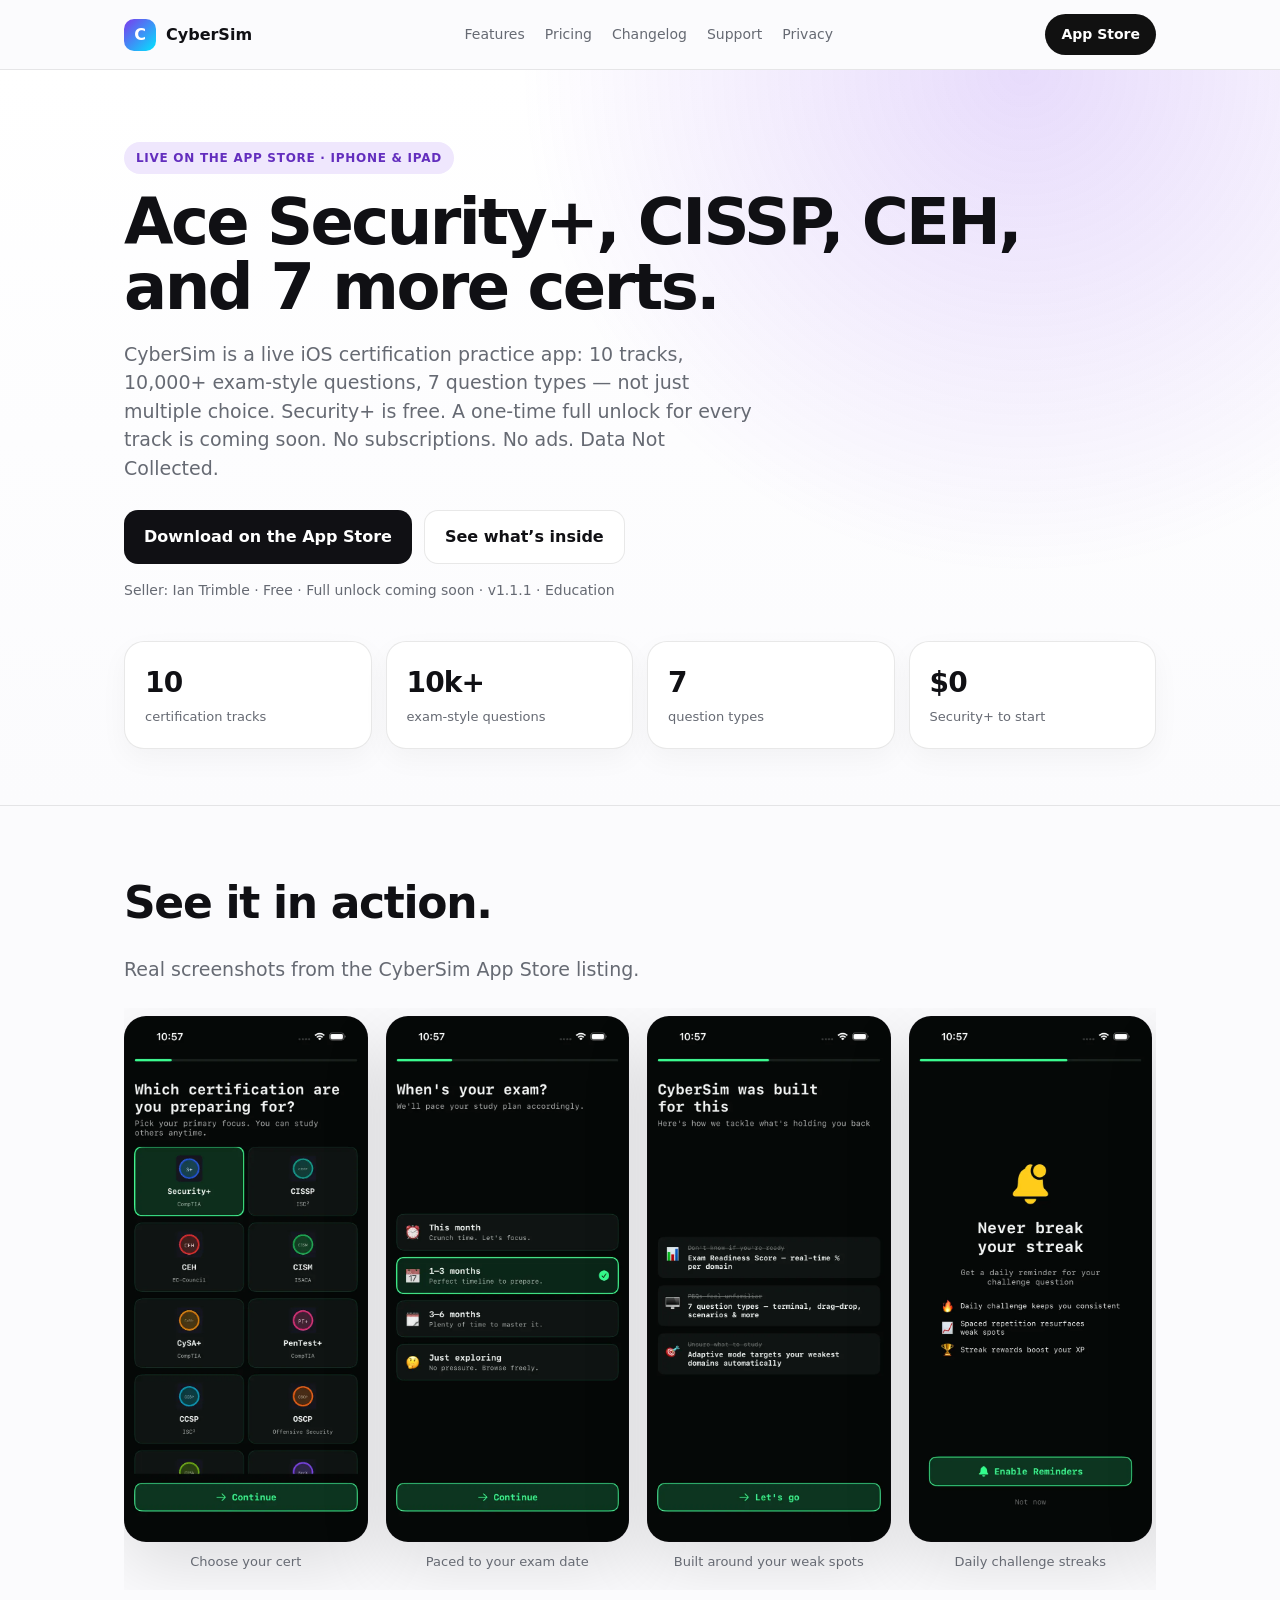
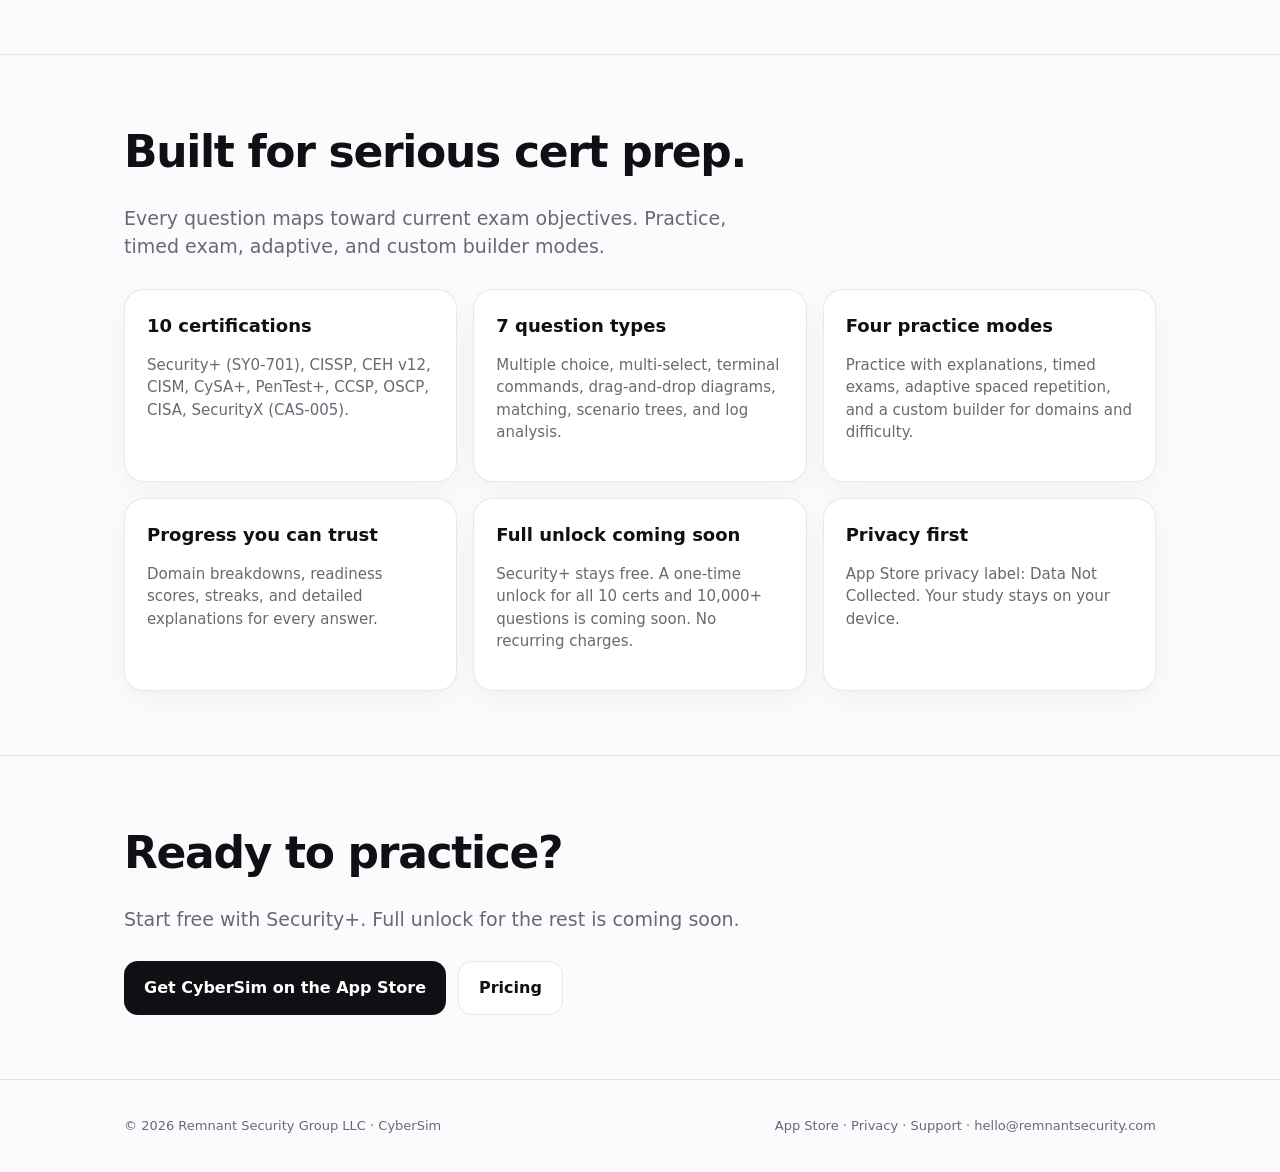
==== index.html @ ac71d5b6 "Add real App Store screenshots section and og/twitter image" ====
<!doctype html>
<html lang="en">
<head>
<meta charset="utf-8">
<meta name="viewport" content="width=device-width, initial-scale=1">
<title>CyberSim — Cert exam practice for iOS</title>
<meta name="description" content="Ace Security+, CISSP, CEH, and more. 10 certs, 10,000+ questions, 7 question types. Security+ free. Full unlock coming soon.">
<link rel="canonical" href="https://cybersim.remnantsecurity.com/">
<link rel="icon" type="image/svg+xml" href="/favicon.svg">
<meta property="og:title" content="CyberSim — Cert exam practice for iOS">
<meta property="og:description" content="Ace Security+, CISSP, CEH, and more. 10 certs, 10,000+ questions, 7 question types. Security+ free. Full unlock coming soon.">
<meta property="og:type" content="website">
<meta property="og:image" content="https://cybersim.remnantsecurity.com/screenshots/iphone-10_demo.webp">
<meta name="twitter:card" content="summary_large_image">
<meta name="twitter:image" content="https://cybersim.remnantsecurity.com/screenshots/iphone-10_demo.webp">
<meta property="og:url" content="https://cybersim.remnantsecurity.com/">
<meta name="theme-color" content="#7C3AED">
<style>
:root{--accent:#7C3AED;--accent2:#00e5ff;--ink:#101014;--muted:#666a73;--bg:#fbfbfd;--card:#fff;--line:rgba(0,0,0,.09);--shadow:0 24px 70px rgba(0,0,0,.12)}
*{box-sizing:border-box}html{scroll-behavior:smooth}body{margin:0;background:var(--bg);color:var(--ink);font-family:-apple-system,BlinkMacSystemFont,"SF Pro Display","Inter",system-ui,sans-serif;line-height:1.5;-webkit-font-smoothing:antialiased}
a{color:inherit;text-decoration:none}.nav{position:sticky;top:0;z-index:50;background:rgba(251,251,253,.86);backdrop-filter:saturate(180%) blur(22px);border-bottom:1px solid var(--line)}
.navin{max-width:1080px;margin:auto;padding:14px 24px;display:flex;align-items:center;justify-content:space-between;gap:16px}
.brand{display:flex;align-items:center;gap:10px;font-weight:800}.mark{width:32px;height:32px;border-radius:10px;background:linear-gradient(135deg,var(--accent),var(--accent2));display:grid;place-items:center;color:#fff;font-weight:900}
.links{display:flex;gap:20px;color:var(--muted);font-size:14px;flex-wrap:wrap}.pill{padding:10px 16px;border-radius:999px;background:#111;color:#fff;font-weight:700;font-size:14px}
.wrap{max-width:1080px;margin:auto;padding:0 24px}.hero{padding:72px 0 56px;background:radial-gradient(circle at 80% 0%,color-mix(in srgb,var(--accent) 18%,transparent),transparent 40%),linear-gradient(180deg,#fff,var(--bg))}
.eyebrow{display:inline-flex;padding:7px 12px;border-radius:999px;background:color-mix(in srgb,var(--accent) 12%,white);color:color-mix(in srgb,var(--accent) 80%,black);font-size:12px;font-weight:800;letter-spacing:.06em;text-transform:uppercase}
h1{font-size:clamp(36px,6vw,64px);line-height:1.02;letter-spacing:-.04em;margin:16px 0}.lead{font-size:19px;color:var(--muted);max-width:640px}
.cta{display:flex;gap:12px;flex-wrap:wrap;margin-top:28px}.btn{display:inline-flex;align-items:center;justify-content:center;padding:14px 20px;border-radius:14px;font-weight:800}
.primary{background:var(--ink);color:#fff}.secondary{background:#fff;border:1px solid var(--line)}.meta{margin-top:16px;color:var(--muted);font-size:14px}
.proof{display:grid;grid-template-columns:repeat(4,1fr);gap:14px;margin:40px 0 0}.proofItem{background:var(--card);border:1px solid var(--line);border-radius:20px;padding:20px;box-shadow:0 10px 28px rgba(0,0,0,.04)}
.proofItem strong{display:block;font-size:28px;letter-spacing:-.03em}.proofItem span{color:var(--muted);font-size:13px}
.section{padding:64px 0;border-top:1px solid var(--line)}.section h2{font-size:clamp(28px,4vw,44px);letter-spacing:-.03em;margin:0 0 12px}
.grid{display:grid;grid-template-columns:repeat(3,1fr);gap:16px;margin-top:28px}.card{background:var(--card);border:1px solid var(--line);border-radius:20px;padding:22px;box-shadow:0 10px 28px rgba(0,0,0,.04)}
.card h3{margin:0 0 8px;font-size:18px}.card p,.card li{color:var(--muted);font-size:15px}.footer{padding:36px 0;color:var(--muted);font-size:13px;border-top:1px solid var(--line)}
.footerin{display:flex;justify-content:space-between;gap:16px;flex-wrap:wrap}.shot{margin-top:28px;border-radius:24px;overflow:hidden;border:1px solid var(--line);box-shadow:var(--shadow)}
.shot img{width:100%;display:block}.content{max-width:760px}.content p,.content li{color:var(--muted);font-size:17px}
@media(max-width:900px){.proof,.grid{grid-template-columns:1fr 1fr}.links{display:none}}
@media(max-width:600px){.proof,.grid{grid-template-columns:1fr}}
.shots{display:grid;grid-auto-flow:column;grid-auto-columns:calc((100% - 54px)/4);gap:18px;overflow-x:auto;scroll-snap-type:x mandatory;padding:8px 2px 18px;margin-top:24px}.shots figure{margin:0;scroll-snap-align:start}.shots img{width:100%;height:auto;aspect-ratio:690/1493;border-radius:22px;border:1px solid var(--line);box-shadow:var(--shadow);display:block;background:#0b0b0d}.shots figcaption{font-size:13px;color:var(--muted);margin-top:10px;text-align:center}@media(max-width:700px){.shots{grid-auto-columns:68%}}
</style>
</head>
<body>
<nav class="nav"><div class="navin">
  <a class="brand" href="/"><span class="mark">C</span>CyberSim</a>
  <div class="links">
    <a href="/features.html">Features</a>
    <a href="/pricing.html">Pricing</a>
    <a href="/changelog.html">Changelog</a>
    <a href="/support.html">Support</a>
    <a href="/privacy.html">Privacy</a>
  </div>
  <a class="pill" href="https://apps.apple.com/us/app/cybersim-cert-exam-practice/id6762009652?ct=EXP-20260908-CYBERSIM-SITE-01">App Store</a>
</div></nav>

<header class="hero"><div class="wrap">
  <span class="eyebrow">Live on the App Store · iPhone &amp; iPad</span>
  <h1>Ace Security+, CISSP, CEH, and 7 more certs.</h1>
  <p class="lead">CyberSim is a live iOS certification practice app: 10 tracks, 10,000+ exam-style questions, 7 question types — not just multiple choice. Security+ is free. A one-time full unlock for every track is coming soon. No subscriptions. No ads. Data Not Collected.</p>
  <div class="cta">
    <a class="btn primary" href="https://apps.apple.com/us/app/cybersim-cert-exam-practice/id6762009652?ct=EXP-20260908-CYBERSIM-SITE-01">Download on the App Store</a>
    <a class="btn secondary" href="/features.html">See what’s inside</a>
  </div>
  <p class="meta">Seller: Ian Trimble · Free · Full unlock coming soon · v1.1.1 · Education</p>
  <div class="proof">
    <div class="proofItem"><strong>10</strong><span>certification tracks</span></div>
    <div class="proofItem"><strong>10k+</strong><span>exam-style questions</span></div>
    <div class="proofItem"><strong>7</strong><span>question types</span></div>
    <div class="proofItem"><strong>$0</strong><span>Security+ to start</span></div>
  </div>
</div></header>
<section class="section" id="screenshots"><div class="wrap">
  <h2>See it in action.</h2>
  <p class="lead">Real screenshots from the CyberSim App Store listing.</p>
  <div class="shots">
    <figure><img src="/screenshots/iphone-02_certs.webp" width="690" height="1493" loading="lazy" decoding="async" alt="CyberSim onboarding screen asking which certification you are preparing for, with tiles for Security+, CISSP, CEH, CISM, CySA+, PenTest+, CCSP and OSCP"><figcaption>Choose your cert</figcaption></figure>
    <figure><img src="/screenshots/iphone-03_timeline.webp" width="690" height="1493" loading="lazy" decoding="async" alt="Screen asking when your exam is, with options This month, 1–3 months, 3–6 months and Just exploring"><figcaption>Paced to your exam date</figcaption></figure>
    <figure><img src="/screenshots/iphone-06_solution.webp" width="690" height="1493" loading="lazy" decoding="async" alt="Screen titled CyberSim was built for this, listing Exam Readiness Score, 7 question types and Adaptive mode"><figcaption>Built around your weak spots</figcaption></figure>
    <figure><img src="/screenshots/iphone-08_notifs.webp" width="690" height="1493" loading="lazy" decoding="async" alt="Never break your streak screen offering daily challenge reminders, spaced repetition and streak rewards"><figcaption>Daily challenge streaks</figcaption></figure>
    <figure><img src="/screenshots/iphone-10_demo.webp" width="690" height="1493" loading="lazy" decoding="async" alt="Security+ quick assessment question about the security control that keeps data accessible only to authorized users, with four answer choices"><figcaption>Real exam-style questions</figcaption></figure>
  </div>
</div></section>
<section class="section"><div class="wrap">
  <h2>Built for serious cert prep.</h2>
  <p class="lead">Every question maps toward current exam objectives. Practice, timed exam, adaptive, and custom builder modes.</p>
  <div class="grid">
    <article class="card"><h3>10 certifications</h3><p>Security+ (SY0-701), CISSP, CEH v12, CISM, CySA+, PenTest+, CCSP, OSCP, CISA, SecurityX (CAS-005).</p></article>
    <article class="card"><h3>7 question types</h3><p>Multiple choice, multi-select, terminal commands, drag-and-drop diagrams, matching, scenario trees, and log analysis.</p></article>
    <article class="card"><h3>Four practice modes</h3><p>Practice with explanations, timed exams, adaptive spaced repetition, and a custom builder for domains and difficulty.</p></article>
    <article class="card"><h3>Progress you can trust</h3><p>Domain breakdowns, readiness scores, streaks, and detailed explanations for every answer.</p></article>
    <article class="card"><h3>Full unlock coming soon</h3><p>Security+ stays free. A one-time unlock for all 10 certs and 10,000+ questions is coming soon. No recurring charges.</p></article>
    <article class="card"><h3>Privacy first</h3><p>App Store privacy label: Data Not Collected. Your study stays on your device.</p></article>
  </div>
</div></section>
<section class="section"><div class="wrap">
  <h2>Ready to practice?</h2>
  <p class="lead">Start free with Security+. Full unlock for the rest is coming soon.</p>
  <div class="cta">
    <a class="btn primary" href="https://apps.apple.com/us/app/cybersim-cert-exam-practice/id6762009652?ct=EXP-20260908-CYBERSIM-SITE-01">Get CyberSim on the App Store</a>
    <a class="btn secondary" href="/pricing.html">Pricing</a>
  </div>
</div></section>

<footer class="footer"><div class="wrap footerin">
  <div>© 2026 Remnant Security Group LLC · CyberSim</div>
  <div><a href="https://apps.apple.com/us/app/cybersim-cert-exam-practice/id6762009652?ct=EXP-20260908-CYBERSIM-SITE-01">App Store</a> · <a href="/privacy.html">Privacy</a> · <a href="/support.html">Support</a> · <a href="mailto:hello@remnantsecurity.com">hello@remnantsecurity.com</a></div>
</div></footer>
<script src="/posthog.js"></script>
</body></html>
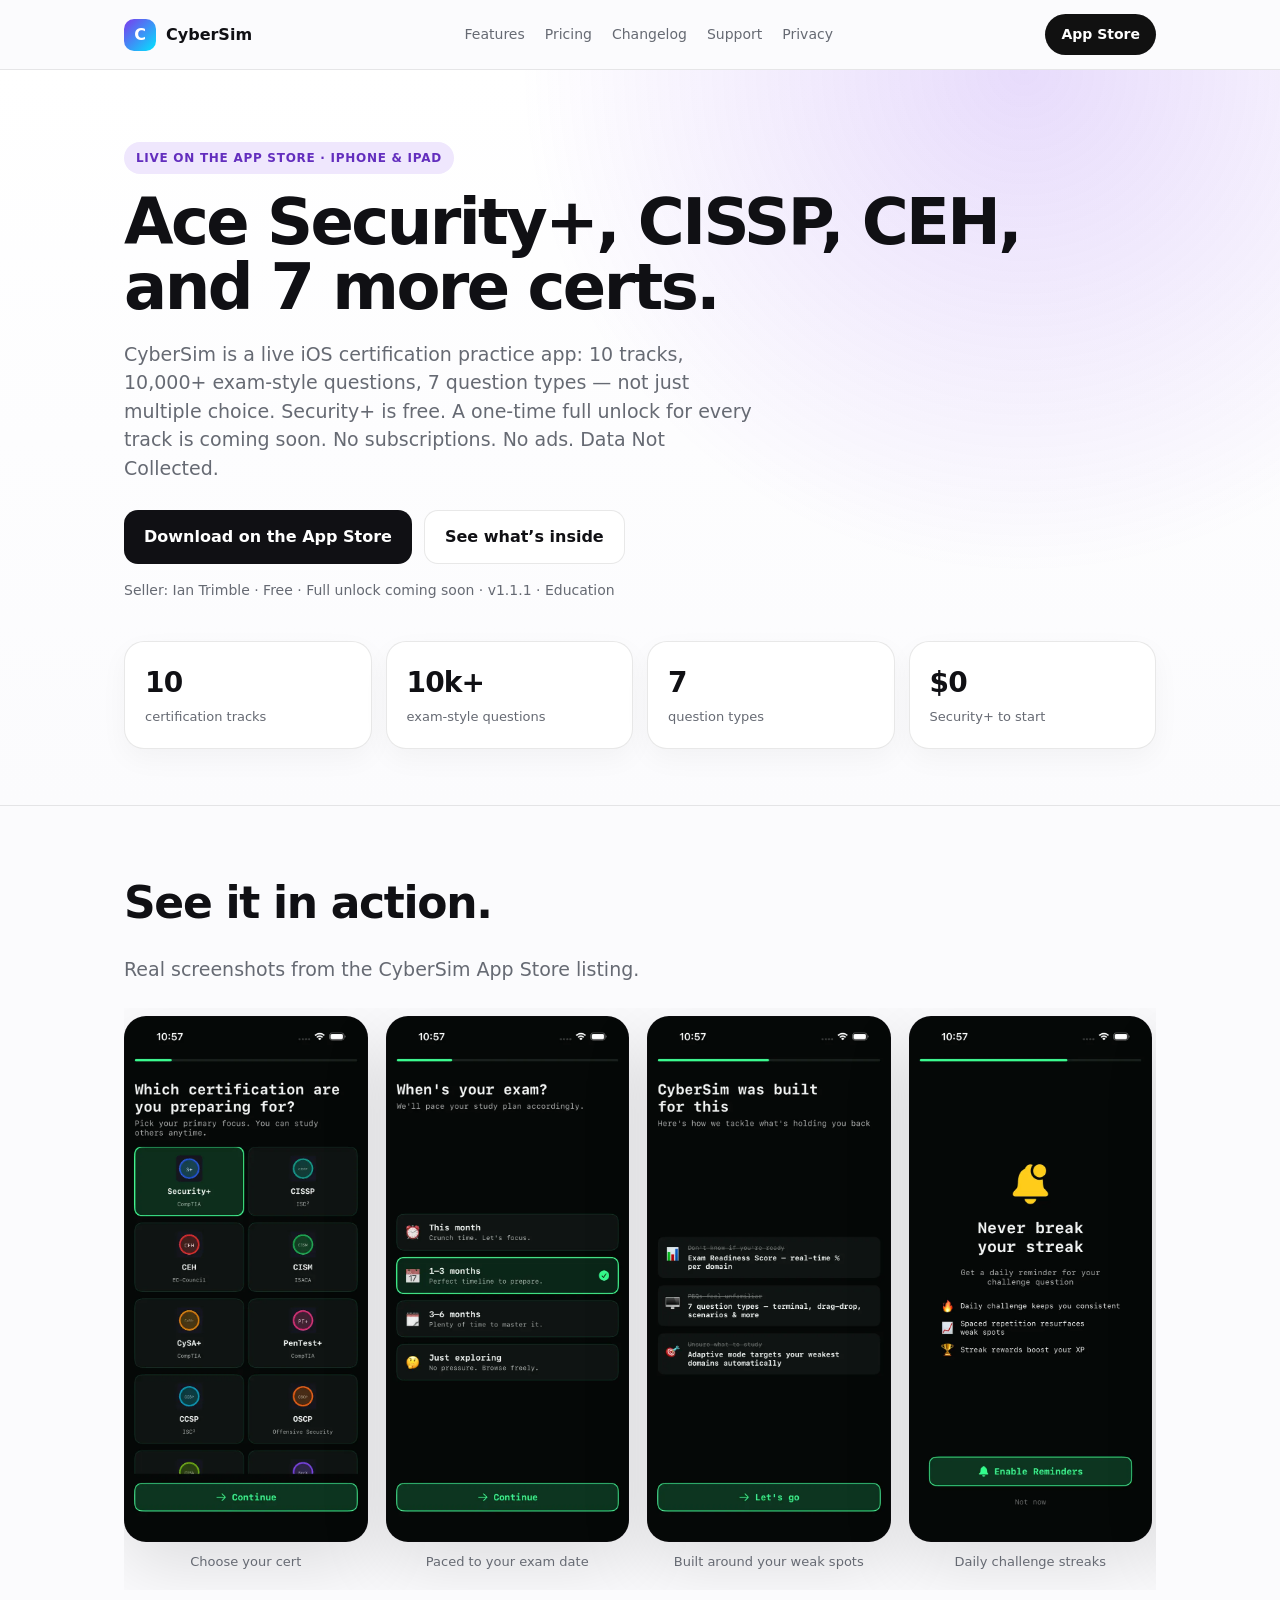
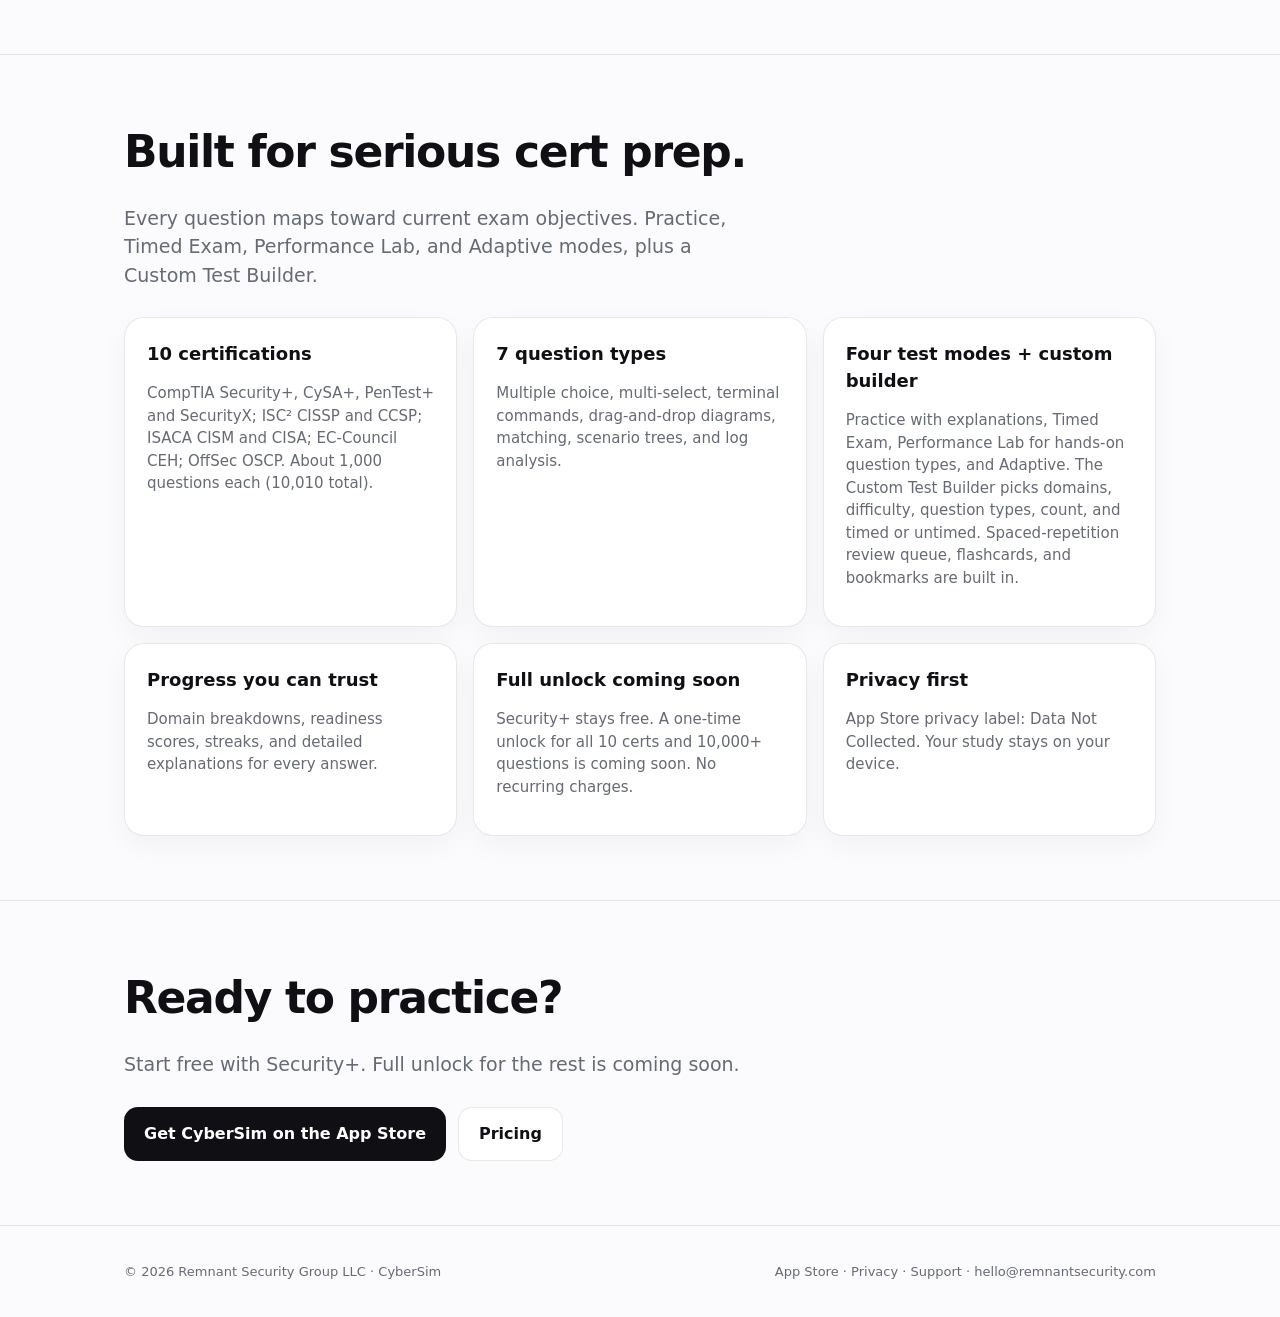
==== commit 76e08eb4: "CyberSim site: align claims with app source (modes incl. Performance Lab, per-track counts, drop unv" ====
--- a/index.html
+++ b/index.html
@@ -81,11 +81,11 @@
 </div></section>
 <section class="section"><div class="wrap">
   <h2>Built for serious cert prep.</h2>
-  <p class="lead">Every question maps toward current exam objectives. Practice, timed exam, adaptive, and custom builder modes.</p>
+  <p class="lead">Every question maps toward current exam objectives. Practice, Timed Exam, Performance Lab, and Adaptive modes, plus a Custom Test Builder.</p>
   <div class="grid">
-    <article class="card"><h3>10 certifications</h3><p>Security+ (SY0-701), CISSP, CEH v12, CISM, CySA+, PenTest+, CCSP, OSCP, CISA, SecurityX (CAS-005).</p></article>
+    <article class="card"><h3>10 certifications</h3><p>CompTIA Security+, CySA+, PenTest+ and SecurityX; ISC² CISSP and CCSP; ISACA CISM and CISA; EC-Council CEH; OffSec OSCP. About 1,000 questions each (10,010 total).</p></article>
     <article class="card"><h3>7 question types</h3><p>Multiple choice, multi-select, terminal commands, drag-and-drop diagrams, matching, scenario trees, and log analysis.</p></article>
-    <article class="card"><h3>Four practice modes</h3><p>Practice with explanations, timed exams, adaptive spaced repetition, and a custom builder for domains and difficulty.</p></article>
+    <article class="card"><h3>Four test modes + custom builder</h3><p>Practice with explanations, Timed Exam, Performance Lab for hands-on question types, and Adaptive. The Custom Test Builder picks domains, difficulty, question types, count, and timed or untimed. Spaced-repetition review queue, flashcards, and bookmarks are built in.</p></article>
     <article class="card"><h3>Progress you can trust</h3><p>Domain breakdowns, readiness scores, streaks, and detailed explanations for every answer.</p></article>
     <article class="card"><h3>Full unlock coming soon</h3><p>Security+ stays free. A one-time unlock for all 10 certs and 10,000+ questions is coming soon. No recurring charges.</p></article>
     <article class="card"><h3>Privacy first</h3><p>App Store privacy label: Data Not Collected. Your study stays on your device.</p></article>
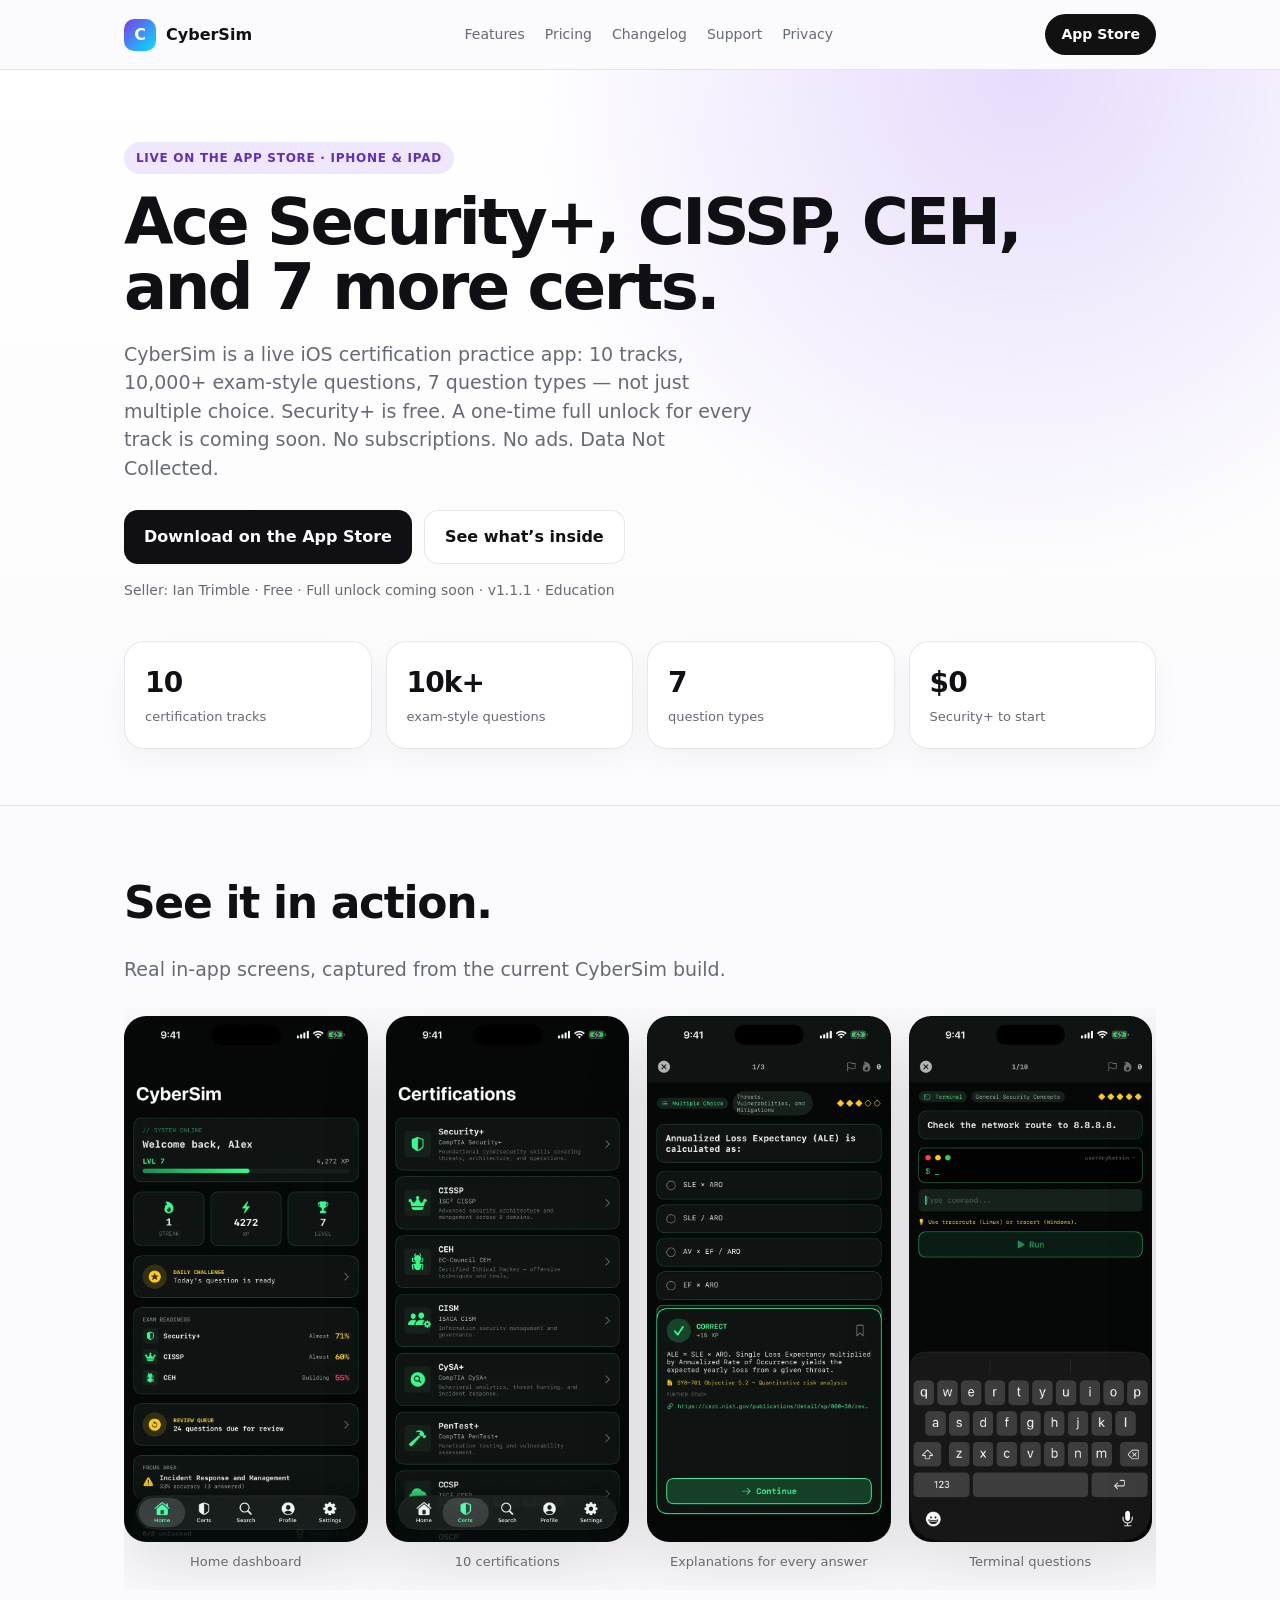
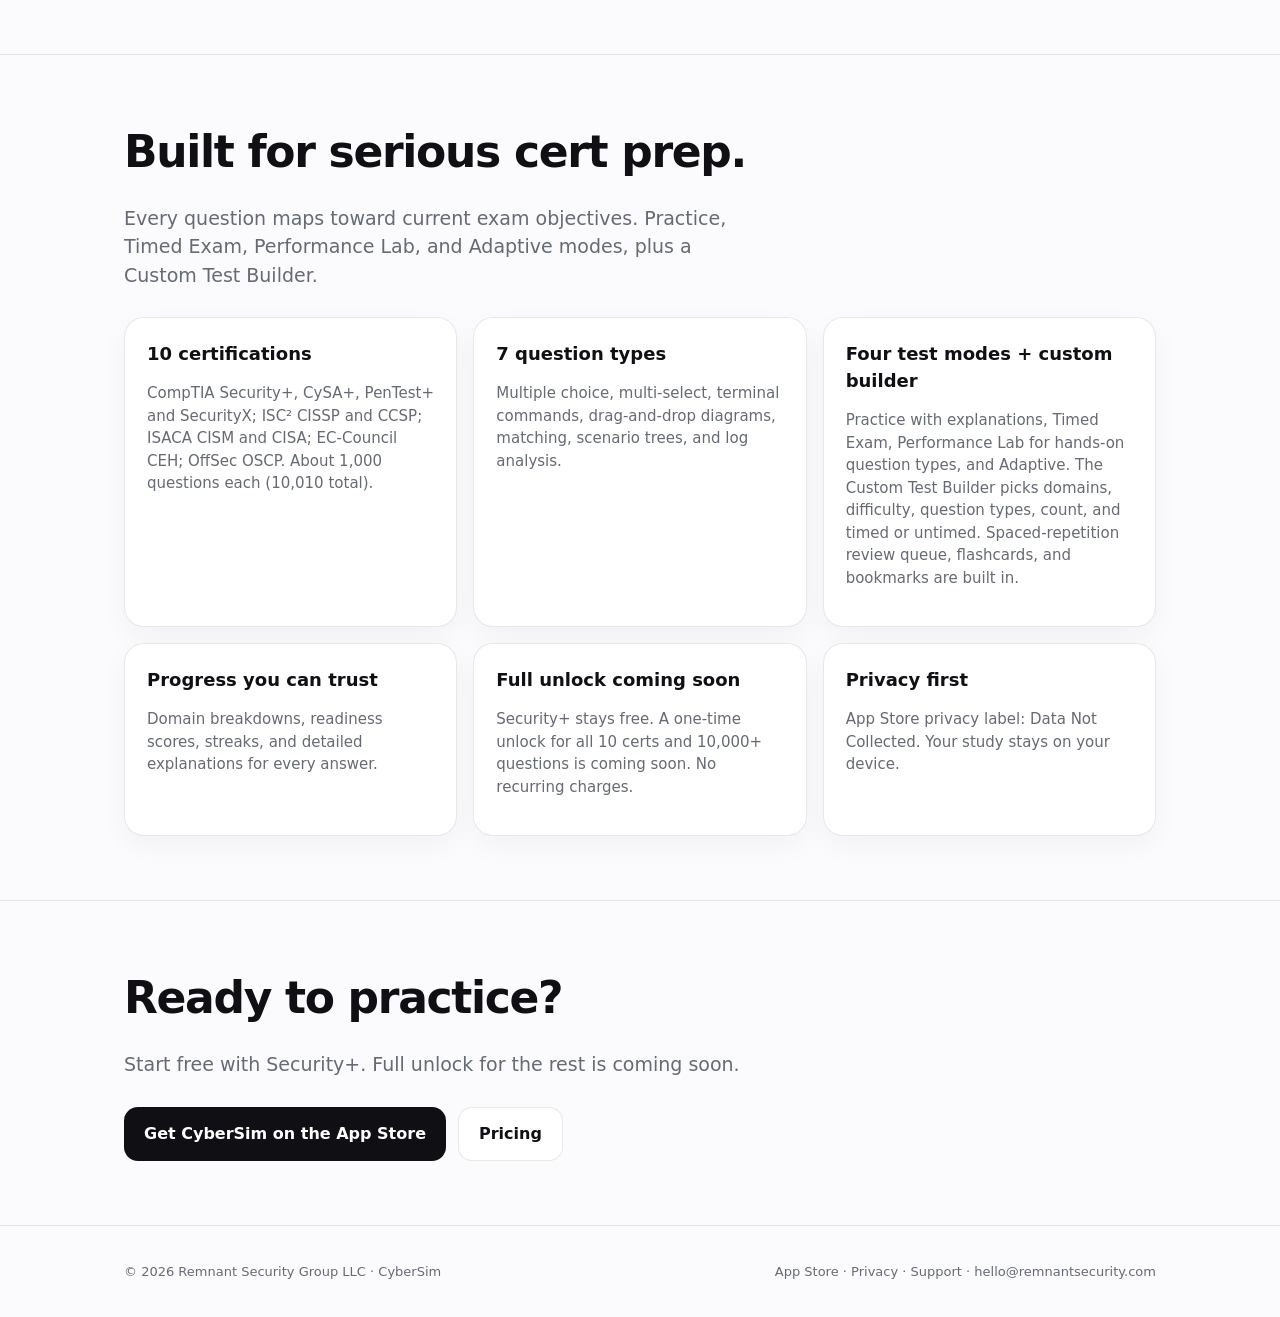
==== commit 81ac54a4: "Use real in-app CyberSim screens; new og:image" ====
--- a/index.html
+++ b/index.html
@@ -10,9 +10,9 @@
 <meta property="og:title" content="CyberSim — Cert exam practice for iOS">
 <meta property="og:description" content="Ace Security+, CISSP, CEH, and more. 10 certs, 10,000+ questions, 7 question types. Security+ free. Full unlock coming soon.">
 <meta property="og:type" content="website">
-<meta property="og:image" content="https://cybersim.remnantsecurity.com/screenshots/iphone-10_demo.webp">
+<meta property="og:image" content="https://cybersim.remnantsecurity.com/og-image.jpg">
 <meta name="twitter:card" content="summary_large_image">
-<meta name="twitter:image" content="https://cybersim.remnantsecurity.com/screenshots/iphone-10_demo.webp">
+<meta name="twitter:image" content="https://cybersim.remnantsecurity.com/og-image.jpg">
 <meta property="og:url" content="https://cybersim.remnantsecurity.com/">
 <meta name="theme-color" content="#7C3AED">
 <style>
@@ -70,13 +70,14 @@
 </div></header>
 <section class="section" id="screenshots"><div class="wrap">
   <h2>See it in action.</h2>
-  <p class="lead">Real screenshots from the CyberSim App Store listing.</p>
+  <p class="lead">Real in-app screens, captured from the current CyberSim build.</p>
   <div class="shots">
-    <figure><img src="/screenshots/iphone-02_certs.webp" width="690" height="1493" loading="lazy" decoding="async" alt="CyberSim onboarding screen asking which certification you are preparing for, with tiles for Security+, CISSP, CEH, CISM, CySA+, PenTest+, CCSP and OSCP"><figcaption>Choose your cert</figcaption></figure>
-    <figure><img src="/screenshots/iphone-03_timeline.webp" width="690" height="1493" loading="lazy" decoding="async" alt="Screen asking when your exam is, with options This month, 1–3 months, 3–6 months and Just exploring"><figcaption>Paced to your exam date</figcaption></figure>
-    <figure><img src="/screenshots/iphone-06_solution.webp" width="690" height="1493" loading="lazy" decoding="async" alt="Screen titled CyberSim was built for this, listing Exam Readiness Score, 7 question types and Adaptive mode"><figcaption>Built around your weak spots</figcaption></figure>
-    <figure><img src="/screenshots/iphone-08_notifs.webp" width="690" height="1493" loading="lazy" decoding="async" alt="Never break your streak screen offering daily challenge reminders, spaced repetition and streak rewards"><figcaption>Daily challenge streaks</figcaption></figure>
-    <figure><img src="/screenshots/iphone-10_demo.webp" width="690" height="1493" loading="lazy" decoding="async" alt="Security+ quick assessment question about the security control that keeps data accessible only to authorized users, with four answer choices"><figcaption>Real exam-style questions</figcaption></figure>
+    <figure><img src="/screenshots/cybersim-home.webp" width="690" height="1499" loading="lazy" decoding="async" alt="CyberSim home dashboard showing level and XP, streak, daily challenge, exam readiness for Security+, CISSP and CEH, and a review queue of questions due"><figcaption>Home dashboard</figcaption></figure>
+    <figure><img src="/screenshots/cybersim-certs.webp" width="690" height="1499" loading="lazy" decoding="async" alt="Certifications list showing Security+, CISSP, CEH, CISM, CySA+, PenTest+ and CCSP, each with a short description"><figcaption>10 certifications</figcaption></figure>
+    <figure><img src="/screenshots/cybersim-mcfb.webp" width="690" height="1499" loading="lazy" decoding="async" alt="Multiple-choice question on Annualized Loss Expectancy with the correct answer SLE × ARO marked and an explanation citing the SY0-701 exam objective"><figcaption>Explanations for every answer</figcaption></figure>
+    <figure><img src="/screenshots/cybersim-terminal.webp" width="690" height="1499" loading="lazy" decoding="async" alt="Terminal question asking you to check the network route to 8.8.8.8, with a command prompt, hint and Run button"><figcaption>Terminal questions</figcaption></figure>
+    <figure><img src="/screenshots/cybersim-dragdrop.webp" width="690" height="1499" loading="lazy" decoding="async" alt="Drag-and-drop question matching malware types Ransomware, Spyware and Trojan to their descriptions"><figcaption>Drag-and-drop</figcaption></figure>
+    <figure><img src="/screenshots/cybersim-log.webp" width="690" height="1499" loading="lazy" decoding="async" alt="Log analysis question showing a VPN alert for suspicious activity and asking how to respond, with four options"><figcaption>Log analysis</figcaption></figure>
   </div>
 </div></section>
 <section class="section"><div class="wrap">
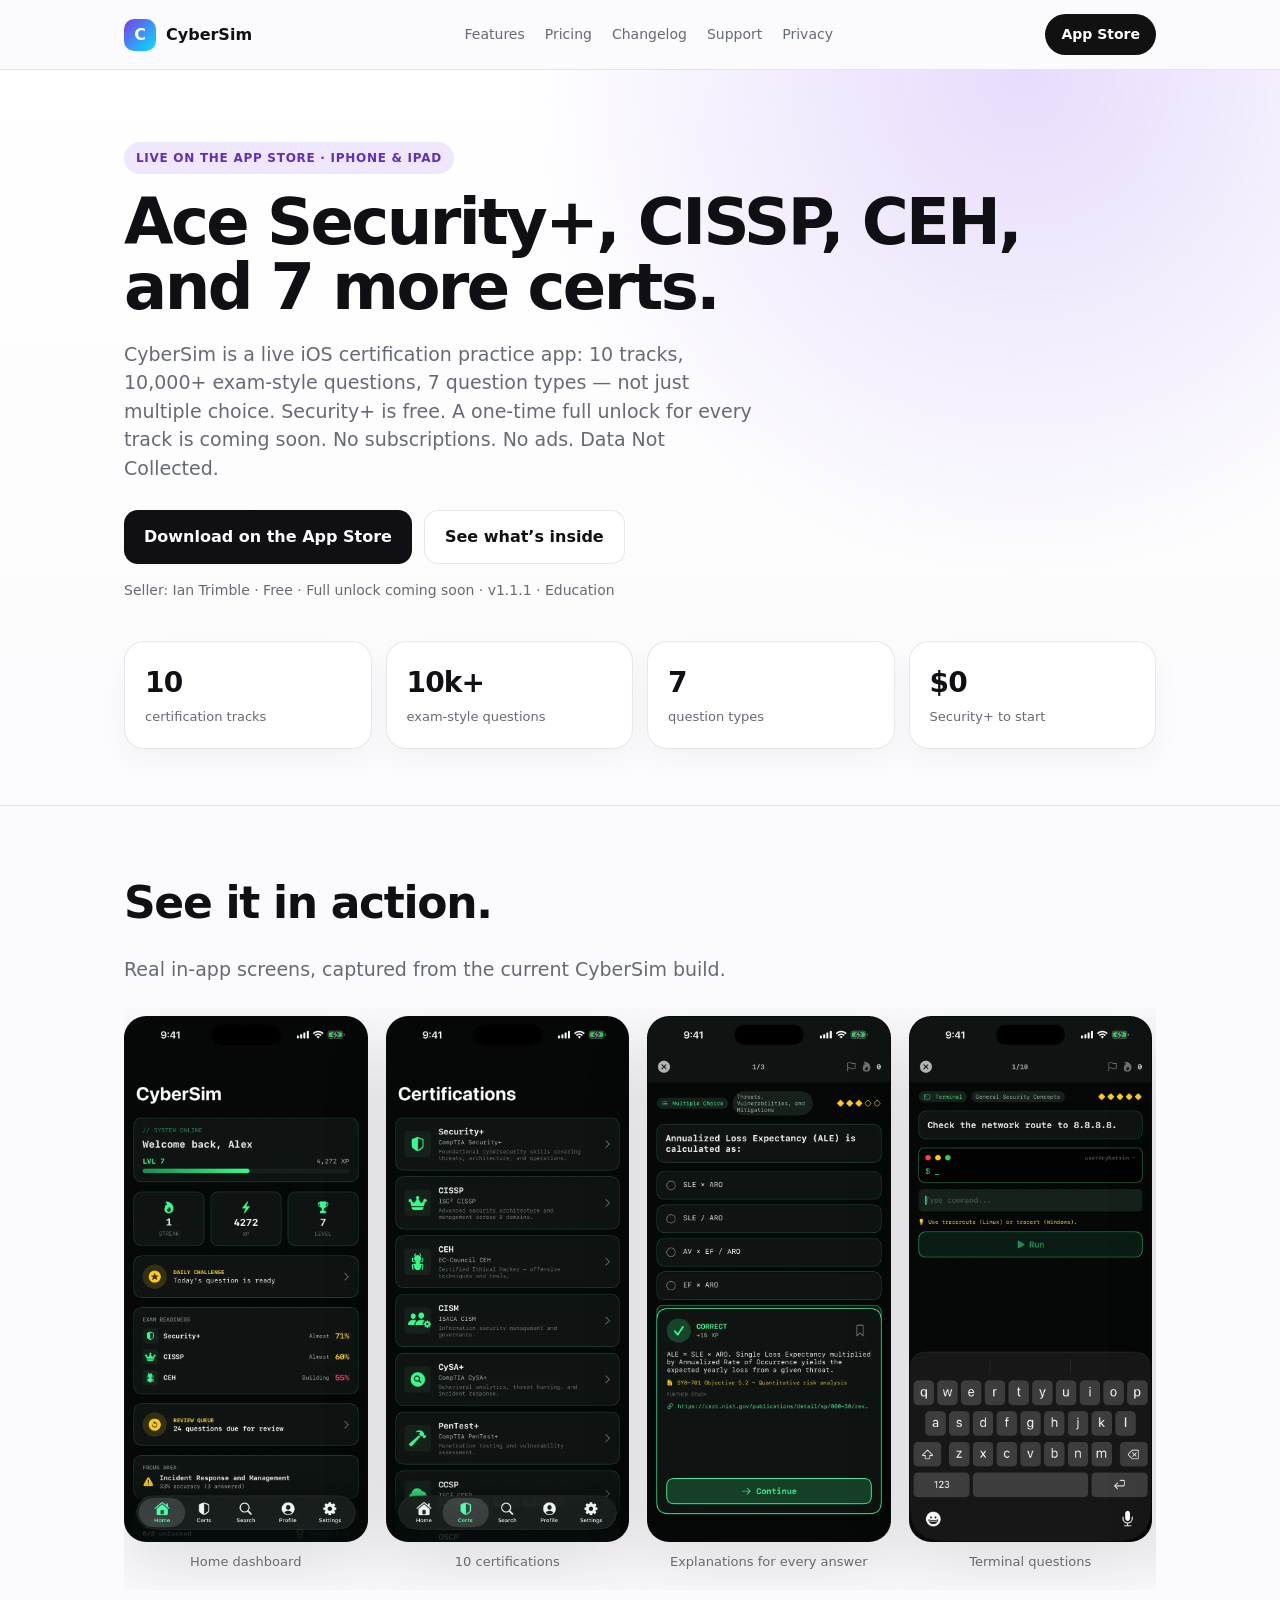
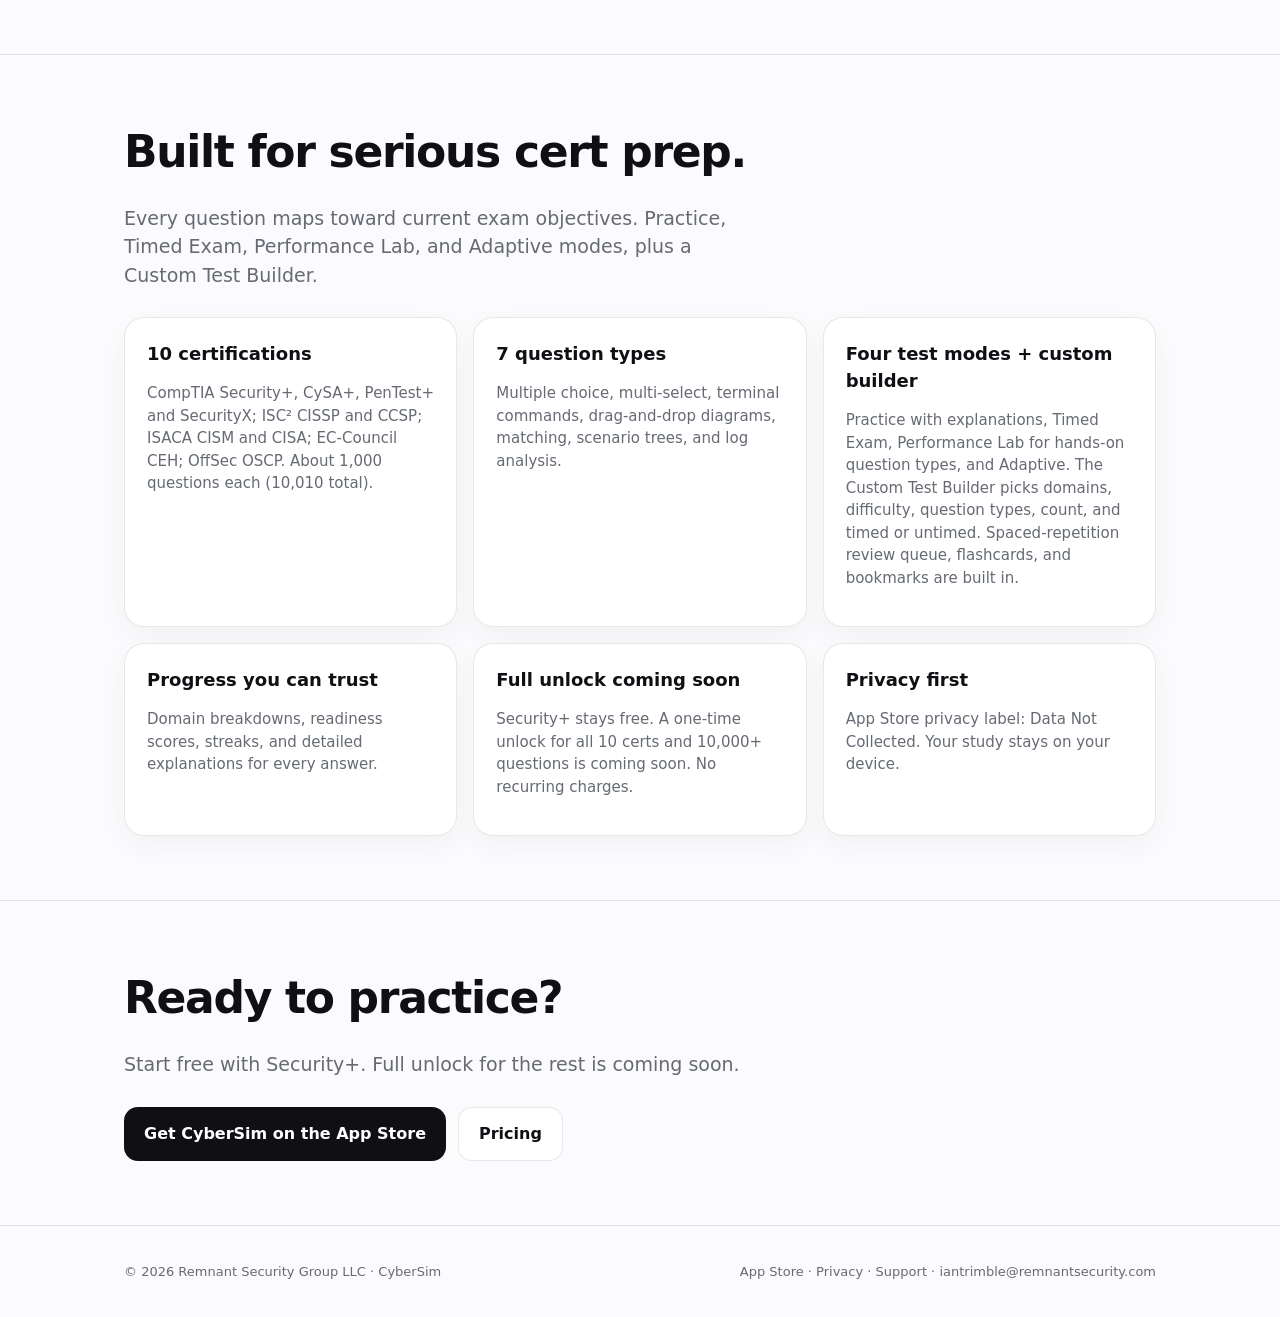
==== commit 2f42b197: "chore: route public contact email to iantrimble@remnantsecurity.com" ====
--- a/index.html
+++ b/index.html
@@ -103,7 +103,7 @@
 
 <footer class="footer"><div class="wrap footerin">
   <div>© 2026 Remnant Security Group LLC · CyberSim</div>
-  <div><a href="https://apps.apple.com/us/app/cybersim-cert-exam-practice/id6762009652?ct=EXP-20260908-CYBERSIM-SITE-01">App Store</a> · <a href="/privacy.html">Privacy</a> · <a href="/support.html">Support</a> · <a href="mailto:hello@remnantsecurity.com">hello@remnantsecurity.com</a></div>
+  <div><a href="https://apps.apple.com/us/app/cybersim-cert-exam-practice/id6762009652?ct=EXP-20260908-CYBERSIM-SITE-01">App Store</a> · <a href="/privacy.html">Privacy</a> · <a href="/support.html">Support</a> · <a href="mailto:iantrimble@remnantsecurity.com">iantrimble@remnantsecurity.com</a></div>
 </div></footer>
 <script src="/posthog.js"></script>
 </body></html>
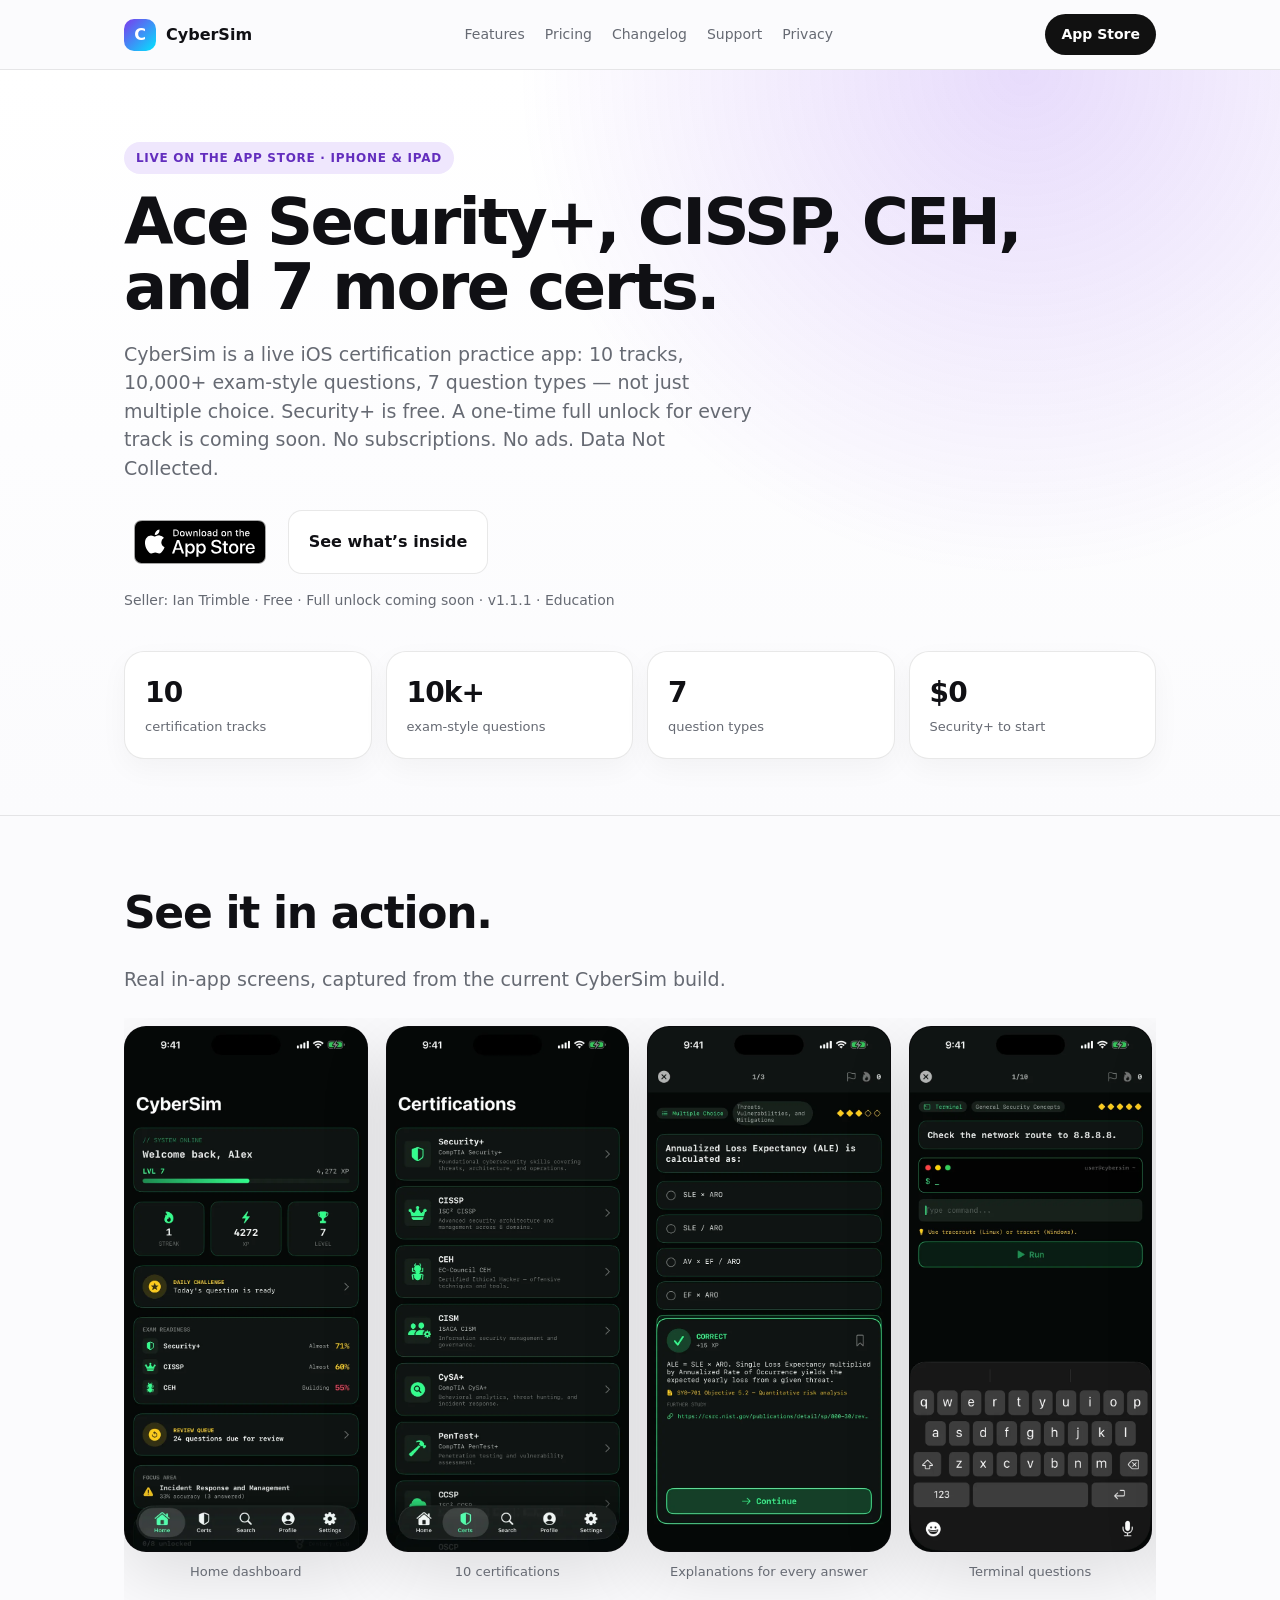
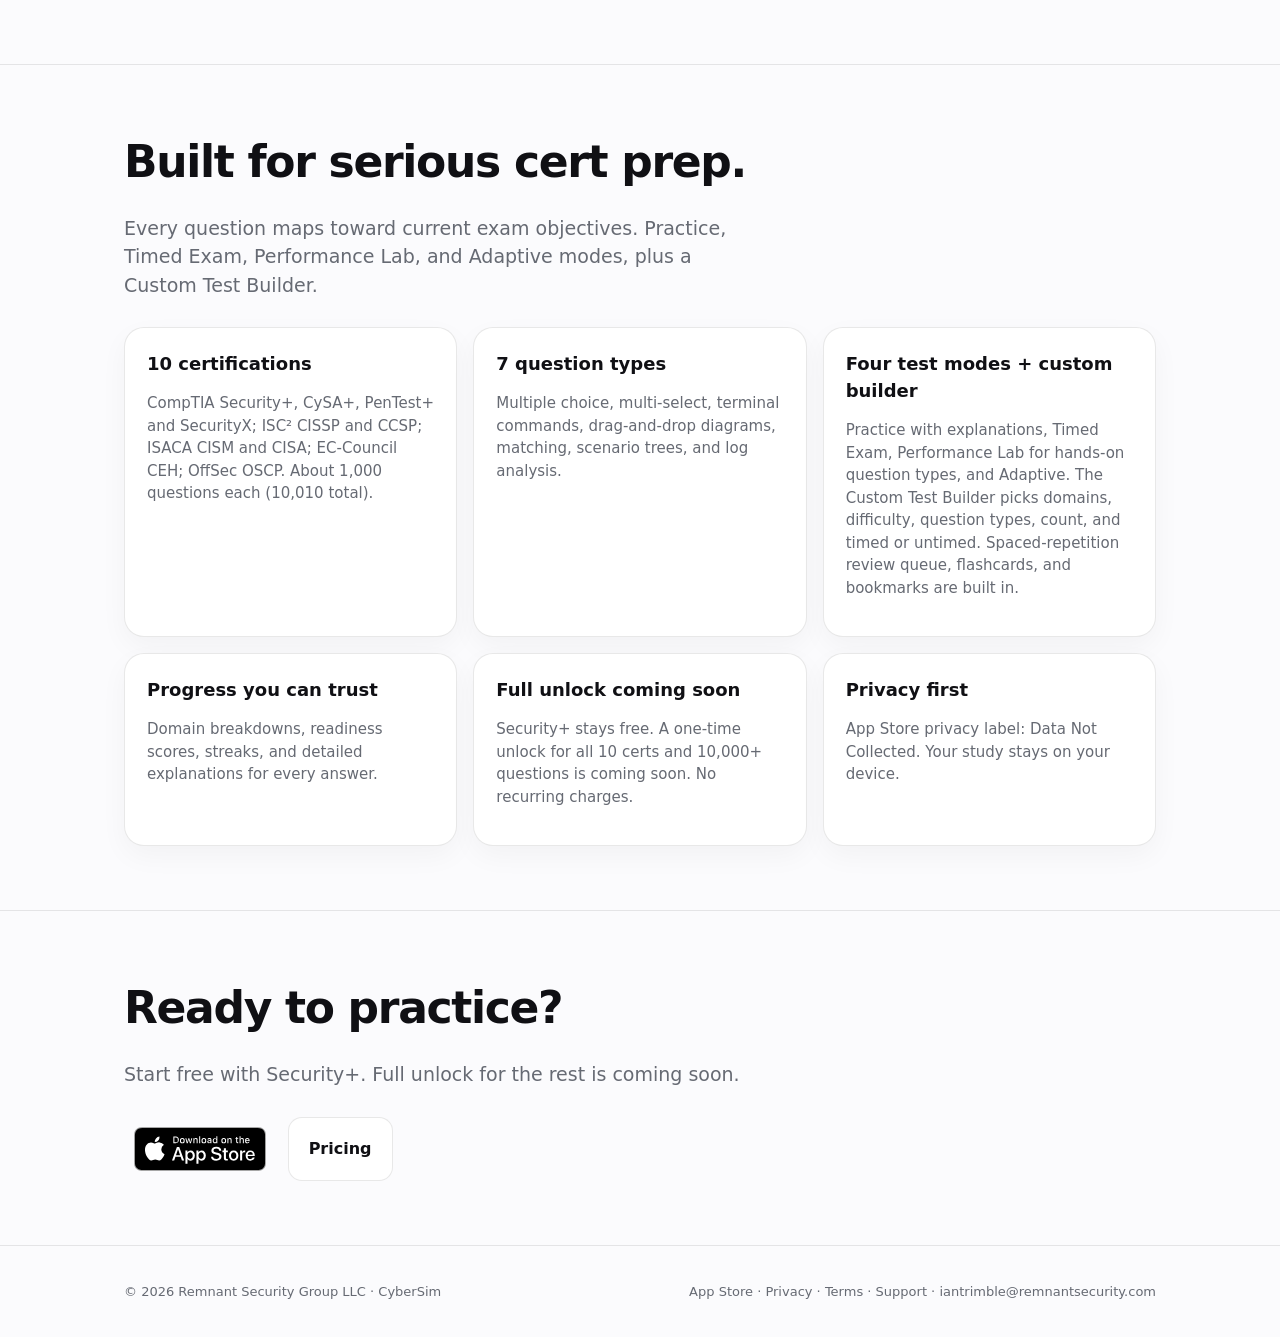
==== commit 680de286: "CyberSim polish: Apple badges, JSON-LD, terms, icons, 404, a11y" ====
--- a/index.html
+++ b/index.html
@@ -37,7 +37,34 @@
 @media(max-width:900px){.proof,.grid{grid-template-columns:1fr 1fr}.links{display:none}}
 @media(max-width:600px){.proof,.grid{grid-template-columns:1fr}}
 .shots{display:grid;grid-auto-flow:column;grid-auto-columns:calc((100% - 54px)/4);gap:18px;overflow-x:auto;scroll-snap-type:x mandatory;padding:8px 2px 18px;margin-top:24px}.shots figure{margin:0;scroll-snap-align:start}.shots img{width:100%;height:auto;aspect-ratio:690/1493;border-radius:22px;border:1px solid var(--line);box-shadow:var(--shadow);display:block;background:#0b0b0d}.shots figcaption{font-size:13px;color:var(--muted);margin-top:10px;text-align:center}@media(max-width:700px){.shots{grid-auto-columns:68%}}
-</style>
+.app-store-badge{display:inline-block;line-height:0;margin:10px;padding:0;background:none;border:0;box-shadow:none}.app-store-badge img{display:block;height:44px;width:auto}.app-store-badge:focus-visible{outline:3px solid currentColor;outline-offset:4px;border-radius:9px}</style>
+<link rel="apple-touch-icon" href="/apple-touch-icon.png">
+<link rel="icon" href="/favicon.ico" sizes="any">
+<script type="application/ld+json">
+{
+ "@context": "https://schema.org",
+ "@type": "SoftwareApplication",
+ "name": "CyberSim: Cert Exam Practice",
+ "operatingSystem": "iOS",
+ "applicationCategory": "EducationalApplication",
+ "softwareVersion": "1.1.1",
+ "softwareRequirements": "iOS 18.0 or later",
+ "url": "https://cybersim.remnantsecurity.com/",
+ "downloadUrl": "https://apps.apple.com/us/app/cybersim-cert-exam-practice/id6762009652",
+ "image": "https://is1-ssl.mzstatic.com/image/thumb/Purple221/v4/ed/c3/9d/edc39de2-25c8-110c-231c-c95bb4944bfa/AppIcon-0-0-1x_U007epad-0-1-85-220.png/512x512bb.jpg",
+ "offers": {
+  "@type": "Offer",
+  "price": "0.00",
+  "priceCurrency": "USD"
+ },
+ "author": {
+  "@type": "Organization",
+  "name": "Remnant Security Group LLC",
+  "url": "https://remnantsecurity.com/"
+ }
+}
+</script>
+<style id="a11y-2026-10-10">a:focus-visible,button:focus-visible,summary:focus-visible,[tabindex]:focus-visible{outline:3px solid currentColor;outline-offset:3px;border-radius:4px}</style>
 </head>
 <body>
 <nav class="nav"><div class="navin">
@@ -57,7 +84,7 @@
   <h1>Ace Security+, CISSP, CEH, and 7 more certs.</h1>
   <p class="lead">CyberSim is a live iOS certification practice app: 10 tracks, 10,000+ exam-style questions, 7 question types — not just multiple choice. Security+ is free. A one-time full unlock for every track is coming soon. No subscriptions. No ads. Data Not Collected.</p>
   <div class="cta">
-    <a class="btn primary" href="https://apps.apple.com/us/app/cybersim-cert-exam-practice/id6762009652?ct=EXP-20260908-CYBERSIM-SITE-01">Download on the App Store</a>
+    <a class="app-store-badge" href="https://apps.apple.com/us/app/cybersim-cert-exam-practice/id6762009652?ct=EXP-20260908-CYBERSIM-SITE-01"><img src="/badges/appstore-badge.svg" alt="Download on the App Store" width="132" height="44"></a>
     <a class="btn secondary" href="/features.html">See what’s inside</a>
   </div>
   <p class="meta">Seller: Ian Trimble · Free · Full unlock coming soon · v1.1.1 · Education</p>
@@ -71,7 +98,7 @@
 <section class="section" id="screenshots"><div class="wrap">
   <h2>See it in action.</h2>
   <p class="lead">Real in-app screens, captured from the current CyberSim build.</p>
-  <div class="shots">
+  <div class="shots" tabindex="0" role="region" aria-label="CyberSim screenshots">
     <figure><img src="/screenshots/cybersim-home.webp" width="690" height="1499" loading="lazy" decoding="async" alt="CyberSim home dashboard showing level and XP, streak, daily challenge, exam readiness for Security+, CISSP and CEH, and a review queue of questions due"><figcaption>Home dashboard</figcaption></figure>
     <figure><img src="/screenshots/cybersim-certs.webp" width="690" height="1499" loading="lazy" decoding="async" alt="Certifications list showing Security+, CISSP, CEH, CISM, CySA+, PenTest+ and CCSP, each with a short description"><figcaption>10 certifications</figcaption></figure>
     <figure><img src="/screenshots/cybersim-mcfb.webp" width="690" height="1499" loading="lazy" decoding="async" alt="Multiple-choice question on Annualized Loss Expectancy with the correct answer SLE × ARO marked and an explanation citing the SY0-701 exam objective"><figcaption>Explanations for every answer</figcaption></figure>
@@ -96,14 +123,14 @@
   <h2>Ready to practice?</h2>
   <p class="lead">Start free with Security+. Full unlock for the rest is coming soon.</p>
   <div class="cta">
-    <a class="btn primary" href="https://apps.apple.com/us/app/cybersim-cert-exam-practice/id6762009652?ct=EXP-20260908-CYBERSIM-SITE-01">Get CyberSim on the App Store</a>
+    <a class="app-store-badge" href="https://apps.apple.com/us/app/cybersim-cert-exam-practice/id6762009652?ct=EXP-20260908-CYBERSIM-SITE-01"><img src="/badges/appstore-badge.svg" alt="Download on the App Store" width="132" height="44"></a>
     <a class="btn secondary" href="/pricing.html">Pricing</a>
   </div>
 </div></section>
 
 <footer class="footer"><div class="wrap footerin">
   <div>© 2026 Remnant Security Group LLC · CyberSim</div>
-  <div><a href="https://apps.apple.com/us/app/cybersim-cert-exam-practice/id6762009652?ct=EXP-20260908-CYBERSIM-SITE-01">App Store</a> · <a href="/privacy.html">Privacy</a> · <a href="/support.html">Support</a> · <a href="mailto:iantrimble@remnantsecurity.com">iantrimble@remnantsecurity.com</a></div>
+  <div><a href="https://apps.apple.com/us/app/cybersim-cert-exam-practice/id6762009652?ct=EXP-20260908-CYBERSIM-SITE-01">App Store</a> · <a href="/privacy.html">Privacy</a> · <a href="/terms.html">Terms</a> · <a href="/support.html">Support</a> · <a href="mailto:iantrimble@remnantsecurity.com">iantrimble@remnantsecurity.com</a></div>
 </div></footer>
 <script src="/posthog.js"></script>
 </body></html>
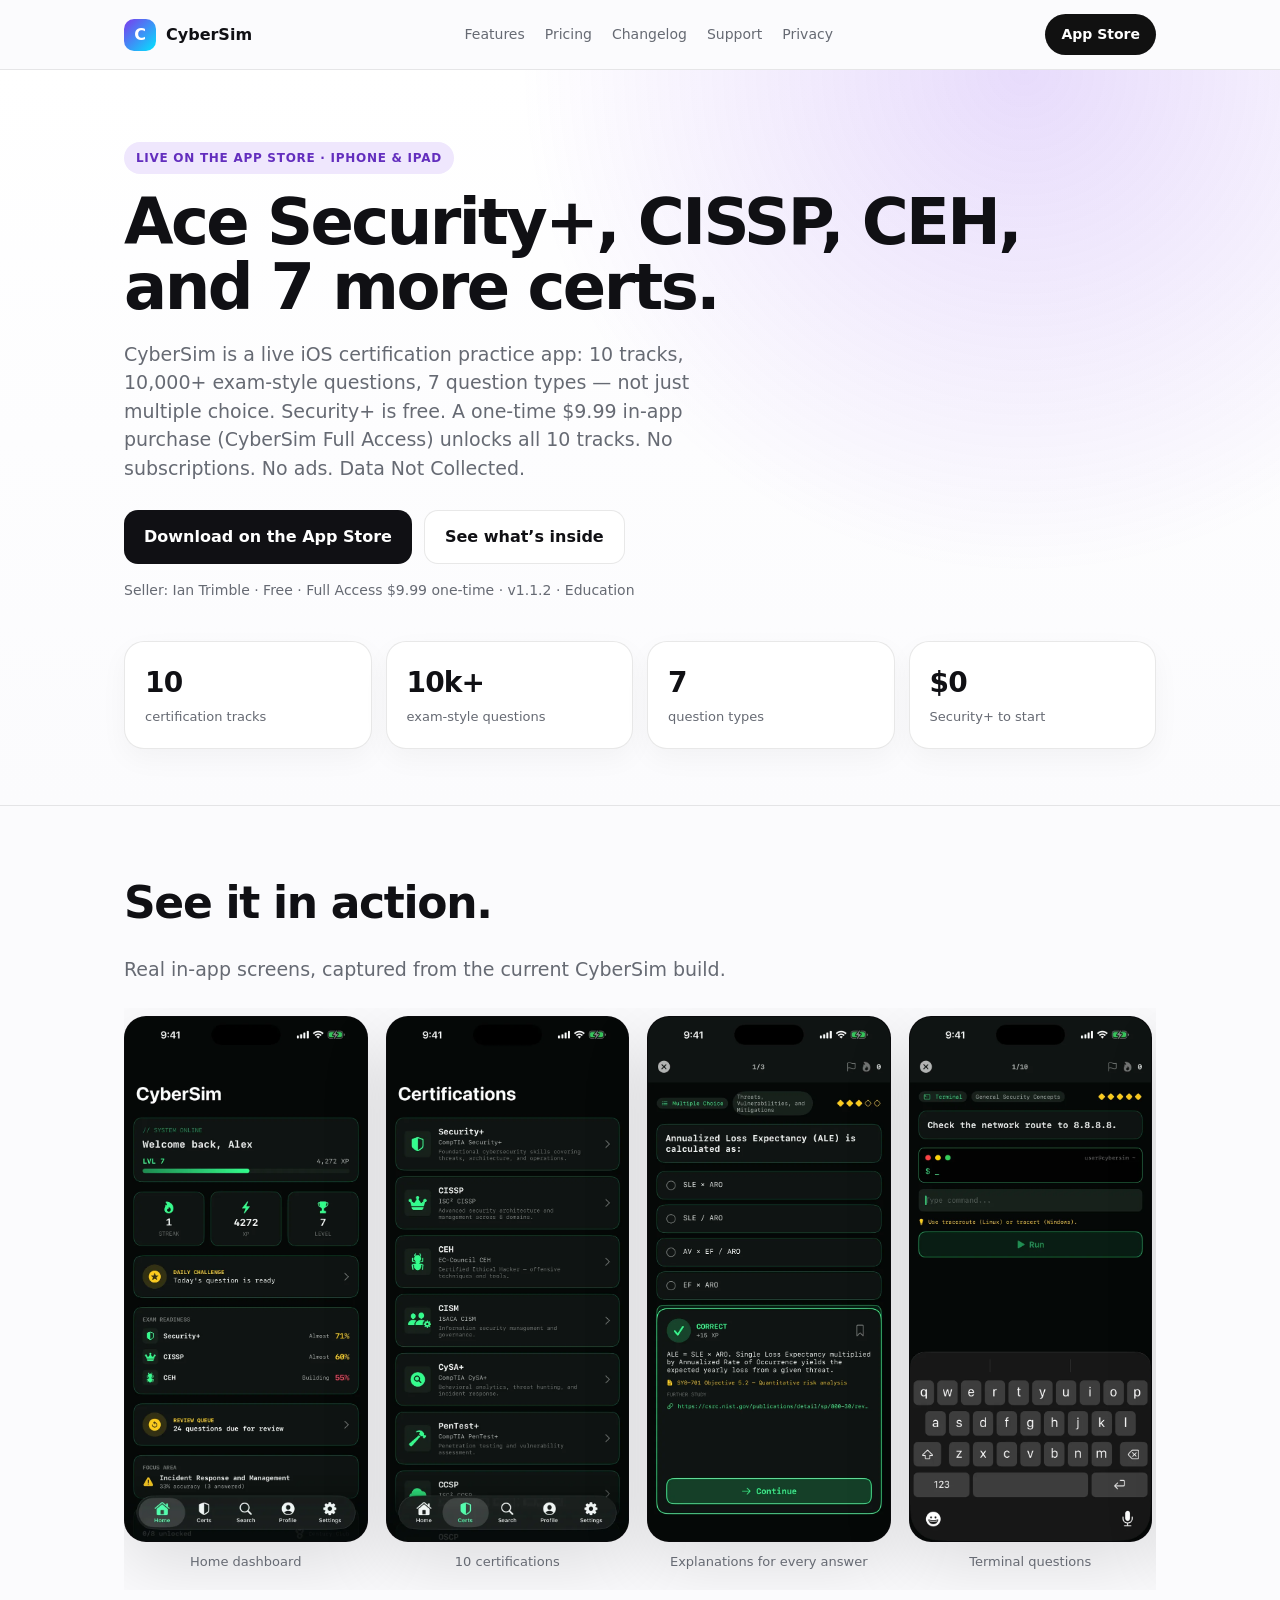
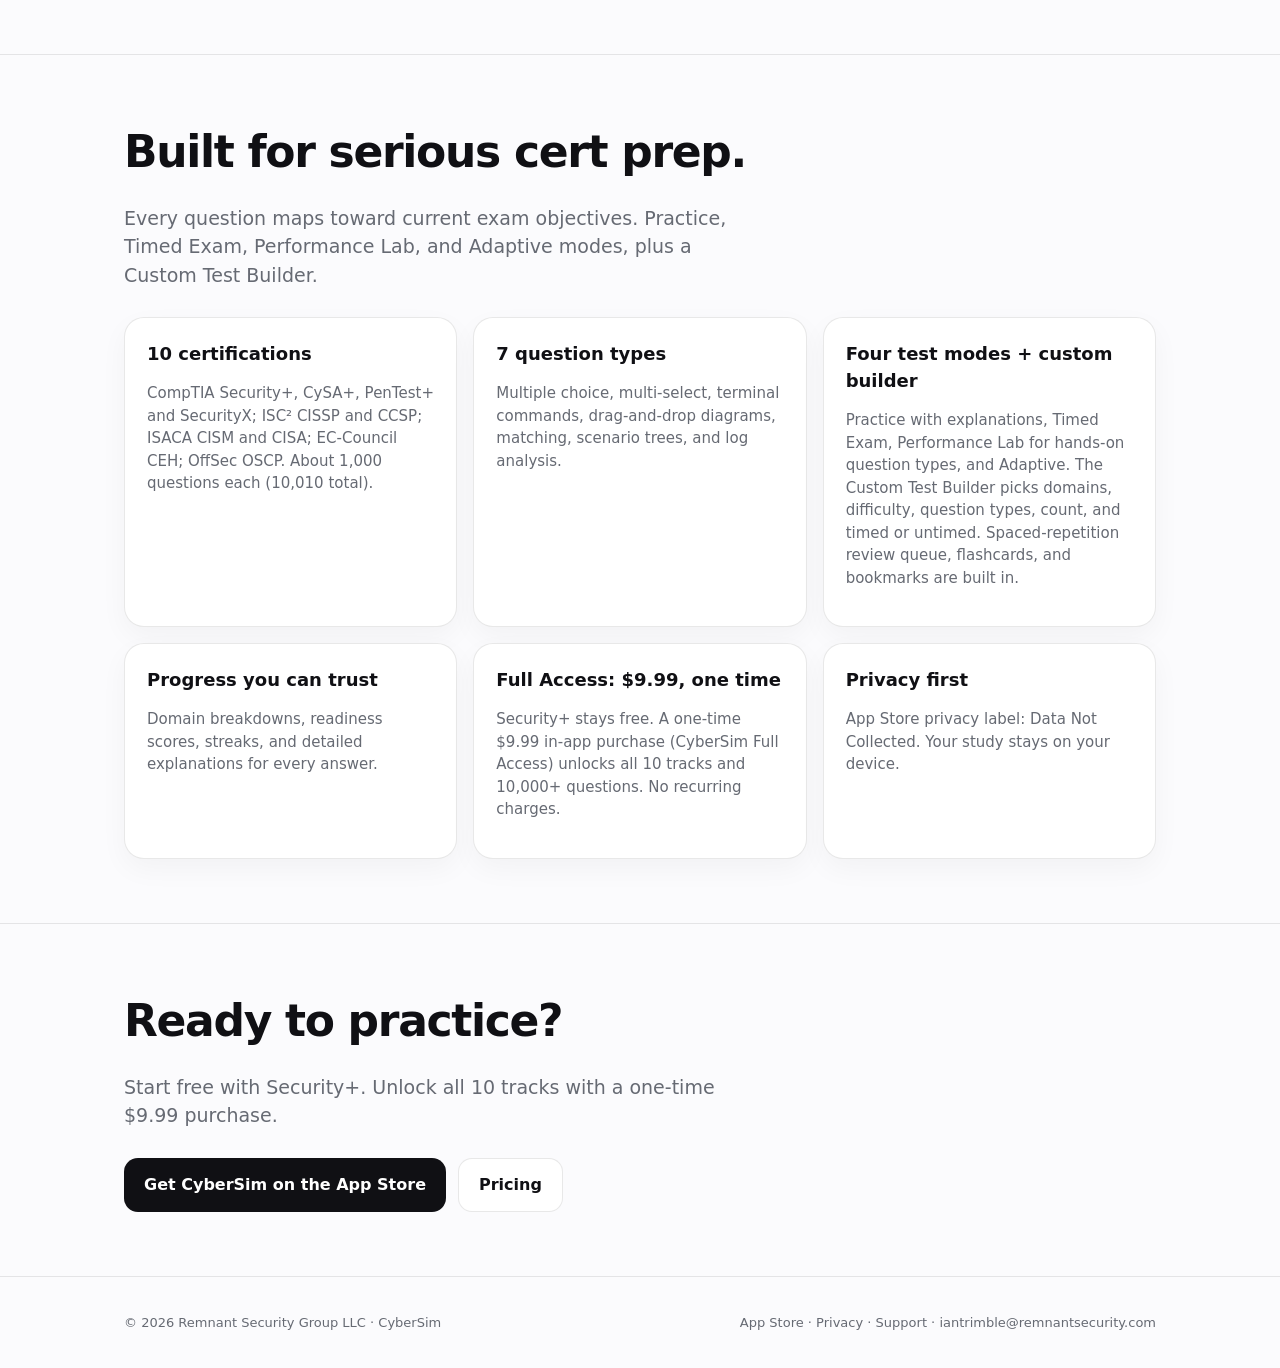
==== commit b55dd645: "site: v1.1.2 + CyberSim Full Access $9.99 one-time unlock for all 10 tracks" ====
--- a/index.html
+++ b/index.html
@@ -4,11 +4,11 @@
 <meta charset="utf-8">
 <meta name="viewport" content="width=device-width, initial-scale=1">
 <title>CyberSim — Cert exam practice for iOS</title>
-<meta name="description" content="Ace Security+, CISSP, CEH, and more. 10 certs, 10,000+ questions, 7 question types. Security+ free. Full unlock coming soon.">
+<meta name="description" content="Ace Security+, CISSP, CEH, and more. 10 certs, 10,000+ questions, 7 question types. Security+ free. Unlock all 10 for $9.99, one time.">
 <link rel="canonical" href="https://cybersim.remnantsecurity.com/">
 <link rel="icon" type="image/svg+xml" href="/favicon.svg">
 <meta property="og:title" content="CyberSim — Cert exam practice for iOS">
-<meta property="og:description" content="Ace Security+, CISSP, CEH, and more. 10 certs, 10,000+ questions, 7 question types. Security+ free. Full unlock coming soon.">
+<meta property="og:description" content="Ace Security+, CISSP, CEH, and more. 10 certs, 10,000+ questions, 7 question types. Security+ free. Unlock all 10 for $9.99, one time.">
 <meta property="og:type" content="website">
 <meta property="og:image" content="https://cybersim.remnantsecurity.com/og-image.jpg">
 <meta name="twitter:card" content="summary_large_image">
@@ -37,34 +37,7 @@
 @media(max-width:900px){.proof,.grid{grid-template-columns:1fr 1fr}.links{display:none}}
 @media(max-width:600px){.proof,.grid{grid-template-columns:1fr}}
 .shots{display:grid;grid-auto-flow:column;grid-auto-columns:calc((100% - 54px)/4);gap:18px;overflow-x:auto;scroll-snap-type:x mandatory;padding:8px 2px 18px;margin-top:24px}.shots figure{margin:0;scroll-snap-align:start}.shots img{width:100%;height:auto;aspect-ratio:690/1493;border-radius:22px;border:1px solid var(--line);box-shadow:var(--shadow);display:block;background:#0b0b0d}.shots figcaption{font-size:13px;color:var(--muted);margin-top:10px;text-align:center}@media(max-width:700px){.shots{grid-auto-columns:68%}}
-.app-store-badge{display:inline-block;line-height:0;margin:10px;padding:0;background:none;border:0;box-shadow:none}.app-store-badge img{display:block;height:44px;width:auto}.app-store-badge:focus-visible{outline:3px solid currentColor;outline-offset:4px;border-radius:9px}</style>
-<link rel="apple-touch-icon" href="/apple-touch-icon.png">
-<link rel="icon" href="/favicon.ico" sizes="any">
-<script type="application/ld+json">
-{
- "@context": "https://schema.org",
- "@type": "SoftwareApplication",
- "name": "CyberSim: Cert Exam Practice",
- "operatingSystem": "iOS",
- "applicationCategory": "EducationalApplication",
- "softwareVersion": "1.1.1",
- "softwareRequirements": "iOS 18.0 or later",
- "url": "https://cybersim.remnantsecurity.com/",
- "downloadUrl": "https://apps.apple.com/us/app/cybersim-cert-exam-practice/id6762009652",
- "image": "https://is1-ssl.mzstatic.com/image/thumb/Purple221/v4/ed/c3/9d/edc39de2-25c8-110c-231c-c95bb4944bfa/AppIcon-0-0-1x_U007epad-0-1-85-220.png/512x512bb.jpg",
- "offers": {
-  "@type": "Offer",
-  "price": "0.00",
-  "priceCurrency": "USD"
- },
- "author": {
-  "@type": "Organization",
-  "name": "Remnant Security Group LLC",
-  "url": "https://remnantsecurity.com/"
- }
-}
-</script>
-<style id="a11y-2026-10-10">a:focus-visible,button:focus-visible,summary:focus-visible,[tabindex]:focus-visible{outline:3px solid currentColor;outline-offset:3px;border-radius:4px}</style>
+</style>
 </head>
 <body>
 <nav class="nav"><div class="navin">
@@ -82,12 +55,12 @@
 <header class="hero"><div class="wrap">
   <span class="eyebrow">Live on the App Store · iPhone &amp; iPad</span>
   <h1>Ace Security+, CISSP, CEH, and 7 more certs.</h1>
-  <p class="lead">CyberSim is a live iOS certification practice app: 10 tracks, 10,000+ exam-style questions, 7 question types — not just multiple choice. Security+ is free. A one-time full unlock for every track is coming soon. No subscriptions. No ads. Data Not Collected.</p>
+  <p class="lead">CyberSim is a live iOS certification practice app: 10 tracks, 10,000+ exam-style questions, 7 question types — not just multiple choice. Security+ is free. A one-time $9.99 in-app purchase (CyberSim Full Access) unlocks all 10 tracks. No subscriptions. No ads. Data Not Collected.</p>
   <div class="cta">
-    <a class="app-store-badge" href="https://apps.apple.com/us/app/cybersim-cert-exam-practice/id6762009652?ct=EXP-20260908-CYBERSIM-SITE-01"><img src="/badges/appstore-badge.svg" alt="Download on the App Store" width="132" height="44"></a>
+    <a class="btn primary" href="https://apps.apple.com/us/app/cybersim-cert-exam-practice/id6762009652?ct=EXP-20260908-CYBERSIM-SITE-01">Download on the App Store</a>
     <a class="btn secondary" href="/features.html">See what’s inside</a>
   </div>
-  <p class="meta">Seller: Ian Trimble · Free · Full unlock coming soon · v1.1.1 · Education</p>
+  <p class="meta">Seller: Ian Trimble · Free · Full Access $9.99 one-time · v1.1.2 · Education</p>
   <div class="proof">
     <div class="proofItem"><strong>10</strong><span>certification tracks</span></div>
     <div class="proofItem"><strong>10k+</strong><span>exam-style questions</span></div>
@@ -98,7 +71,7 @@
 <section class="section" id="screenshots"><div class="wrap">
   <h2>See it in action.</h2>
   <p class="lead">Real in-app screens, captured from the current CyberSim build.</p>
-  <div class="shots" tabindex="0" role="region" aria-label="CyberSim screenshots">
+  <div class="shots">
     <figure><img src="/screenshots/cybersim-home.webp" width="690" height="1499" loading="lazy" decoding="async" alt="CyberSim home dashboard showing level and XP, streak, daily challenge, exam readiness for Security+, CISSP and CEH, and a review queue of questions due"><figcaption>Home dashboard</figcaption></figure>
     <figure><img src="/screenshots/cybersim-certs.webp" width="690" height="1499" loading="lazy" decoding="async" alt="Certifications list showing Security+, CISSP, CEH, CISM, CySA+, PenTest+ and CCSP, each with a short description"><figcaption>10 certifications</figcaption></figure>
     <figure><img src="/screenshots/cybersim-mcfb.webp" width="690" height="1499" loading="lazy" decoding="async" alt="Multiple-choice question on Annualized Loss Expectancy with the correct answer SLE × ARO marked and an explanation citing the SY0-701 exam objective"><figcaption>Explanations for every answer</figcaption></figure>
@@ -115,22 +88,22 @@
     <article class="card"><h3>7 question types</h3><p>Multiple choice, multi-select, terminal commands, drag-and-drop diagrams, matching, scenario trees, and log analysis.</p></article>
     <article class="card"><h3>Four test modes + custom builder</h3><p>Practice with explanations, Timed Exam, Performance Lab for hands-on question types, and Adaptive. The Custom Test Builder picks domains, difficulty, question types, count, and timed or untimed. Spaced-repetition review queue, flashcards, and bookmarks are built in.</p></article>
     <article class="card"><h3>Progress you can trust</h3><p>Domain breakdowns, readiness scores, streaks, and detailed explanations for every answer.</p></article>
-    <article class="card"><h3>Full unlock coming soon</h3><p>Security+ stays free. A one-time unlock for all 10 certs and 10,000+ questions is coming soon. No recurring charges.</p></article>
+    <article class="card"><h3>Full Access: $9.99, one time</h3><p>Security+ stays free. A one-time $9.99 in-app purchase (CyberSim Full Access) unlocks all 10 tracks and 10,000+ questions. No recurring charges.</p></article>
     <article class="card"><h3>Privacy first</h3><p>App Store privacy label: Data Not Collected. Your study stays on your device.</p></article>
   </div>
 </div></section>
 <section class="section"><div class="wrap">
   <h2>Ready to practice?</h2>
-  <p class="lead">Start free with Security+. Full unlock for the rest is coming soon.</p>
+  <p class="lead">Start free with Security+. Unlock all 10 tracks with a one-time $9.99 purchase.</p>
   <div class="cta">
-    <a class="app-store-badge" href="https://apps.apple.com/us/app/cybersim-cert-exam-practice/id6762009652?ct=EXP-20260908-CYBERSIM-SITE-01"><img src="/badges/appstore-badge.svg" alt="Download on the App Store" width="132" height="44"></a>
+    <a class="btn primary" href="https://apps.apple.com/us/app/cybersim-cert-exam-practice/id6762009652?ct=EXP-20260908-CYBERSIM-SITE-01">Get CyberSim on the App Store</a>
     <a class="btn secondary" href="/pricing.html">Pricing</a>
   </div>
 </div></section>
 
 <footer class="footer"><div class="wrap footerin">
   <div>© 2026 Remnant Security Group LLC · CyberSim</div>
-  <div><a href="https://apps.apple.com/us/app/cybersim-cert-exam-practice/id6762009652?ct=EXP-20260908-CYBERSIM-SITE-01">App Store</a> · <a href="/privacy.html">Privacy</a> · <a href="/terms.html">Terms</a> · <a href="/support.html">Support</a> · <a href="mailto:iantrimble@remnantsecurity.com">iantrimble@remnantsecurity.com</a></div>
+  <div><a href="https://apps.apple.com/us/app/cybersim-cert-exam-practice/id6762009652?ct=EXP-20260908-CYBERSIM-SITE-01">App Store</a> · <a href="/privacy.html">Privacy</a> · <a href="/support.html">Support</a> · <a href="mailto:iantrimble@remnantsecurity.com">iantrimble@remnantsecurity.com</a></div>
 </div></footer>
 <script src="/posthog.js"></script>
 </body></html>
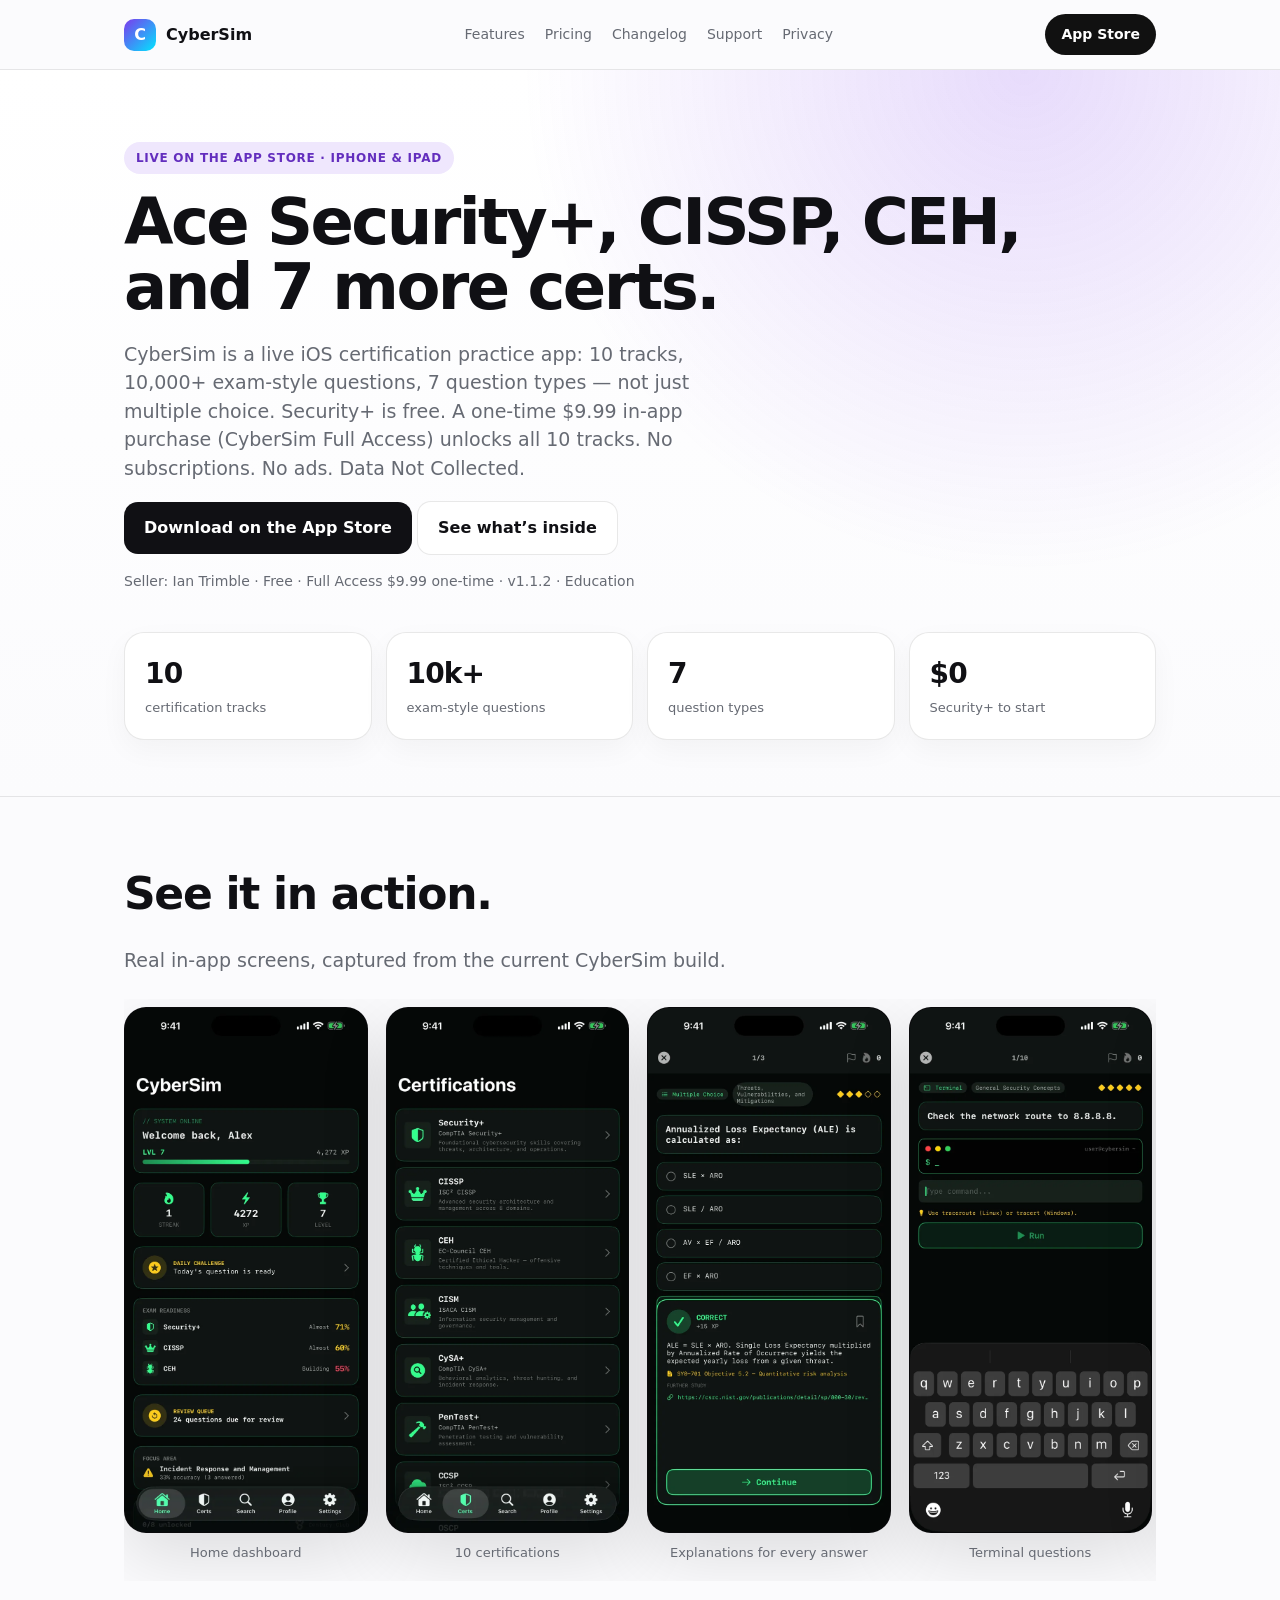
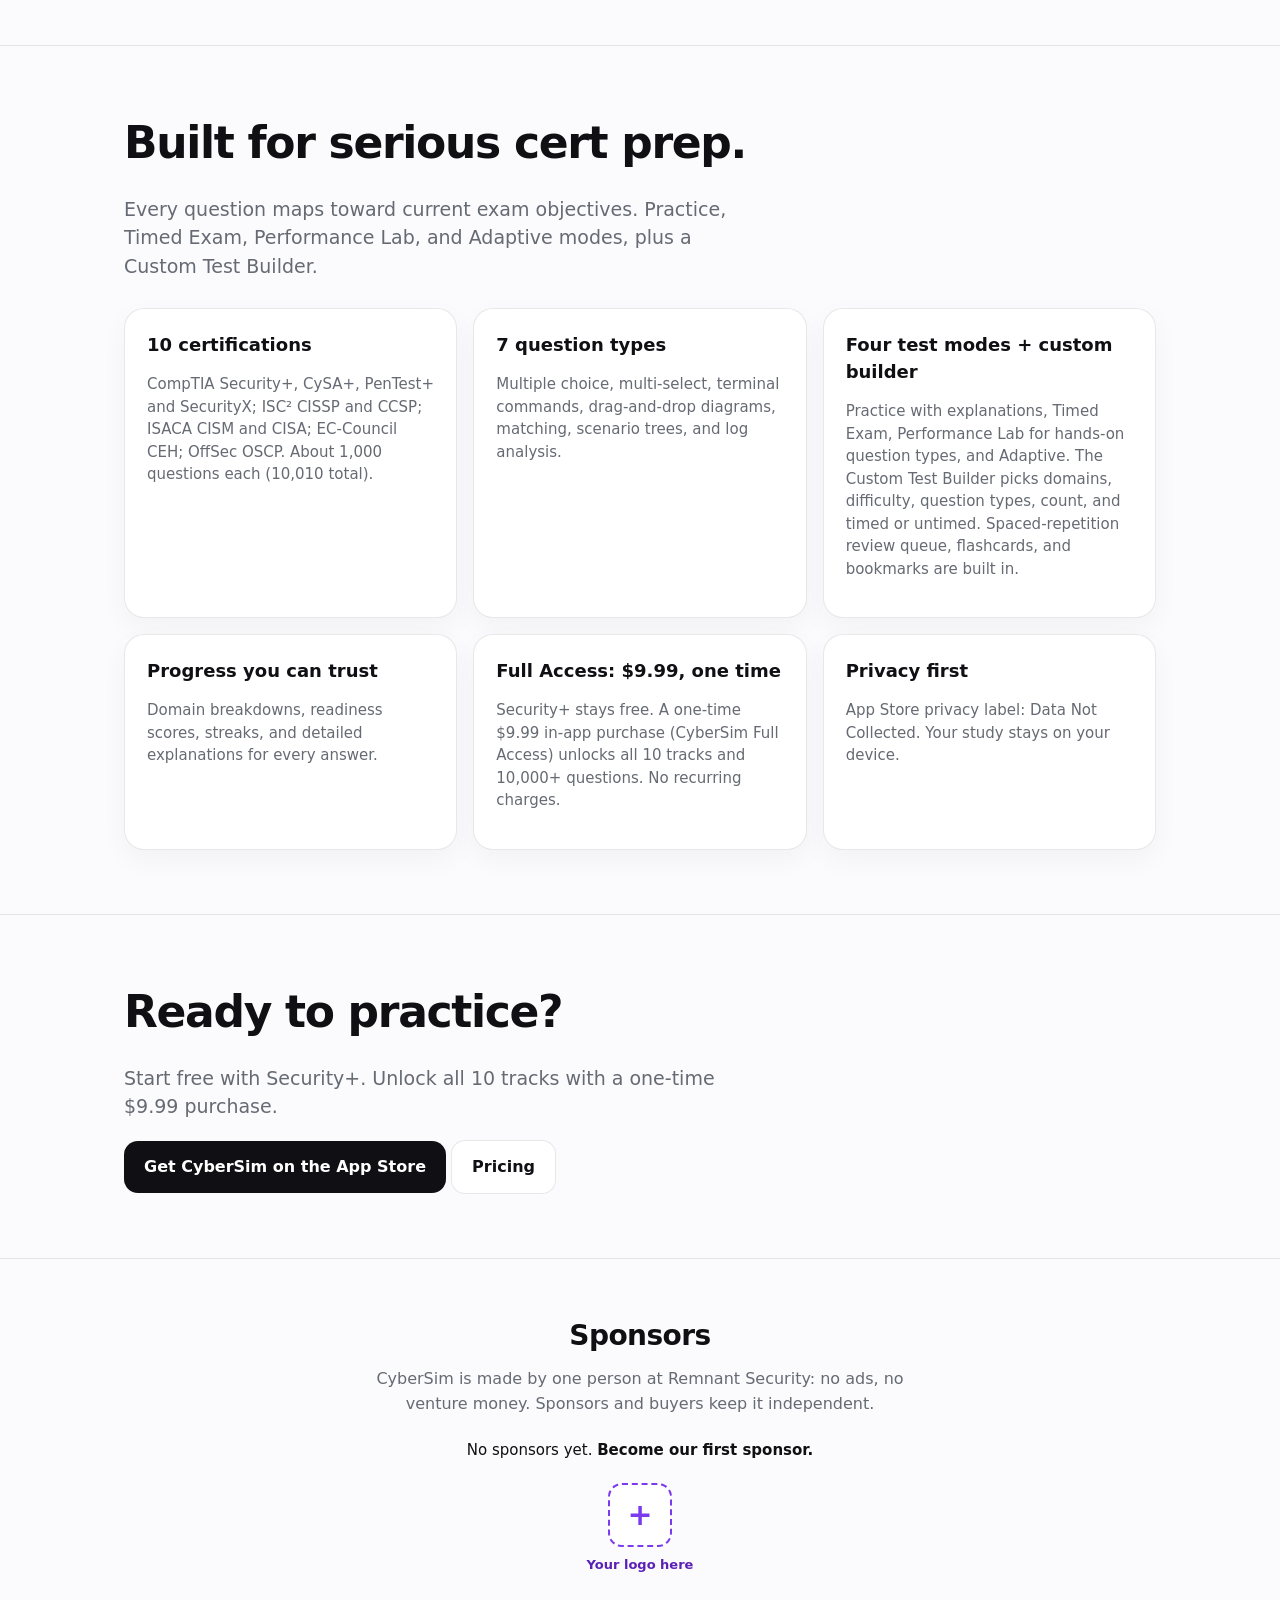
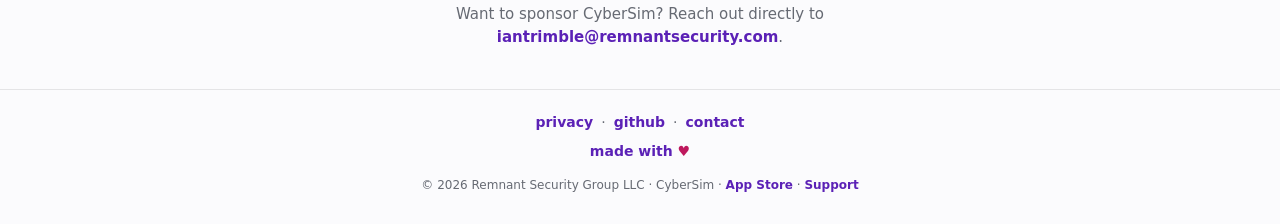
==== commit 5db19ff4: "Add Handy-style Sponsors section and minimal footer (sponsors-live=false)" ====
--- a/index.html
+++ b/index.html
@@ -38,6 +38,7 @@
 @media(max-width:600px){.proof,.grid{grid-template-columns:1fr}}
 .shots{display:grid;grid-auto-flow:column;grid-auto-columns:calc((100% - 54px)/4);gap:18px;overflow-x:auto;scroll-snap-type:x mandatory;padding:8px 2px 18px;margin-top:24px}.shots figure{margin:0;scroll-snap-align:start}.shots img{width:100%;height:auto;aspect-ratio:690/1493;border-radius:22px;border:1px solid var(--line);box-shadow:var(--shadow);display:block;background:#0b0b0d}.shots figcaption{font-size:13px;color:var(--muted);margin-top:10px;text-align:center}@media(max-width:700px){.shots{grid-auto-columns:68%}}
 </style>
+<link rel="stylesheet" href="/sponsors.css">
 </head>
 <body>
 <nav class="nav"><div class="navin">
@@ -56,7 +57,7 @@
   <span class="eyebrow">Live on the App Store · iPhone &amp; iPad</span>
   <h1>Ace Security+, CISSP, CEH, and 7 more certs.</h1>
   <p class="lead">CyberSim is a live iOS certification practice app: 10 tracks, 10,000+ exam-style questions, 7 question types — not just multiple choice. Security+ is free. A one-time $9.99 in-app purchase (CyberSim Full Access) unlocks all 10 tracks. No subscriptions. No ads. Data Not Collected.</p>
-  <div class="cta">
+  <div class="sp-cta">
     <a class="btn primary" href="https://apps.apple.com/us/app/cybersim-cert-exam-practice/id6762009652?ct=EXP-20260908-CYBERSIM-SITE-01">Download on the App Store</a>
     <a class="btn secondary" href="/features.html">See what’s inside</a>
   </div>
@@ -95,15 +96,25 @@
 <section class="section"><div class="wrap">
   <h2>Ready to practice?</h2>
   <p class="lead">Start free with Security+. Unlock all 10 tracks with a one-time $9.99 purchase.</p>
-  <div class="cta">
+  <div class="sp-cta">
     <a class="btn primary" href="https://apps.apple.com/us/app/cybersim-cert-exam-practice/id6762009652?ct=EXP-20260908-CYBERSIM-SITE-01">Get CyberSim on the App Store</a>
     <a class="btn secondary" href="/pricing.html">Pricing</a>
   </div>
 </div></section>
 
-<footer class="footer"><div class="wrap footerin">
-  <div>© 2026 Remnant Security Group LLC · CyberSim</div>
-  <div><a href="https://apps.apple.com/us/app/cybersim-cert-exam-practice/id6762009652?ct=EXP-20260908-CYBERSIM-SITE-01">App Store</a> · <a href="/privacy.html">Privacy</a> · <a href="/support.html">Support</a> · <a href="mailto:iantrimble@remnantsecurity.com">iantrimble@remnantsecurity.com</a></div>
+<!-- TODO(sponsors): flip data-sponsors-live to "true" when https://github.com/sponsors/itrimble is live -->
+<section class="sponsors" data-sponsors-live="false" aria-labelledby="sponsors-h"><div class="wrap">
+  <h2 id="sponsors-h">Sponsors</h2>
+  <p class="indie">CyberSim is made by one person at Remnant Security: no ads, no venture money. Sponsors and buyers keep it independent.</p>
+  <p class="empty">No sponsors yet. <strong>Become our first sponsor.</strong></p>
+  <ul class="sponsor-row"><li><a class="sponsor-tile" href="mailto:iantrimble@remnantsecurity.com?subject=CyberSim%20sponsorship" data-live-href="https://github.com/sponsors/itrimble" aria-label="Your logo here: become CyberSim's first sponsor"><span class="slot" aria-hidden="true">+</span><span>Your logo here</span></a></li></ul>
+  <p class="sp-cta">Want to sponsor CyberSim? <span data-show-when="live">Use <a href="mailto:iantrimble@remnantsecurity.com?subject=CyberSim%20sponsorship" data-live-href="https://github.com/sponsors/itrimble">GitHub Sponsors</a> or reach</span><span data-show-when="pending">Reach</span> out directly to <a href="mailto:iantrimble@remnantsecurity.com?subject=CyberSim%20sponsorship">iantrimble@remnantsecurity.com</a>.</p>
+</div></section>
+<footer class="mini"><div class="wrap">
+  <nav aria-label="Footer"><a href="/privacy.html">privacy</a><span aria-hidden="true">·</span><a href="https://github.com/itrimble/cybersim-site" rel="noopener">github</a><span aria-hidden="true">·</span><a href="mailto:iantrimble@remnantsecurity.com">contact</a></nav>
+  <p class="made"><a href="https://remnantsecurity.com">made with <span class="heart" aria-hidden="true">♥</span><span class="sr">love</span></a></p>
+  <p class="legal">© 2026 Remnant Security Group LLC · CyberSim · <a href="https://apps.apple.com/us/app/cybersim-cert-exam-practice/id6762009652?ct=EXP-20260908-CYBERSIM-SITE-01">App Store</a> · <a href="/support.html">Support</a></p>
 </div></footer>
+<script src="/sponsors.js"></script>
 <script src="/posthog.js"></script>
 </body></html>
--- a/sponsors.css
+++ b/sponsors.css
@@ -0,0 +1,22 @@
+/* Sponsors footer (Handy-style). Scoped to .sponsors / .mini */
+.sponsors{padding:56px 0 40px;border-top:1px solid var(--line);text-align:center}
+.sponsors h2{margin:0 0 10px;font-size:28px;letter-spacing:-.02em;color:var(--ink)}
+.sponsors .indie{max-width:560px;margin:0 auto 22px;color:var(--muted);font-size:16px;line-height:1.55}
+.sponsors .empty{margin:0 0 16px;color:var(--ink);font-size:15px}
+.sponsor-row{display:flex;justify-content:center;flex-wrap:wrap;gap:20px;margin:0 0 22px;padding:0;list-style:none}
+.sponsor-tile{display:flex;flex-direction:column;align-items:center;gap:8px;text-decoration:none;color:#5b21b6;font-size:13px;font-weight:600;border-radius:14px;padding:6px}
+.sponsor-tile .slot{width:64px;height:64px;border:2px dashed #7C3AED;border-radius:14px;display:flex;align-items:center;justify-content:center;font-size:30px;line-height:1;color:#7C3AED;background:#fff}
+.sponsor-tile:hover .slot{background:color-mix(in srgb,#7C3AED 8%,#fff)}
+.sponsors .sp-cta{margin:0 auto;max-width:600px;color:var(--muted);font-size:15px;line-height:1.55}
+.sponsors .sp-cta a,.mini a{color:#5b21b6;font-weight:600}
+.sponsors a:focus-visible,.mini a:focus-visible{outline:3px solid #7C3AED;outline-offset:3px;border-radius:6px}
+.mini{padding:22px 0 30px;color:var(--muted);font-size:13px;border-top:1px solid var(--line)}
+.mini nav{display:flex;justify-content:center;flex-wrap:wrap;gap:8px;font-size:14px}
+.mini .made{text-align:center;margin:8px 0 14px;font-size:14px}
+.mini .made a{text-decoration:none}
+.mini .heart{color:#be185d}
+.mini .legal{text-align:center;font-size:12px;margin:0}
+[data-show-when="live"]{display:none}
+[data-sponsors-live="true"] [data-show-when="live"]{display:inline}
+[data-sponsors-live="true"] [data-show-when="pending"]{display:none}
+.sr{position:absolute;width:1px;height:1px;overflow:hidden;clip:rect(0 0 0 0);white-space:nowrap}
